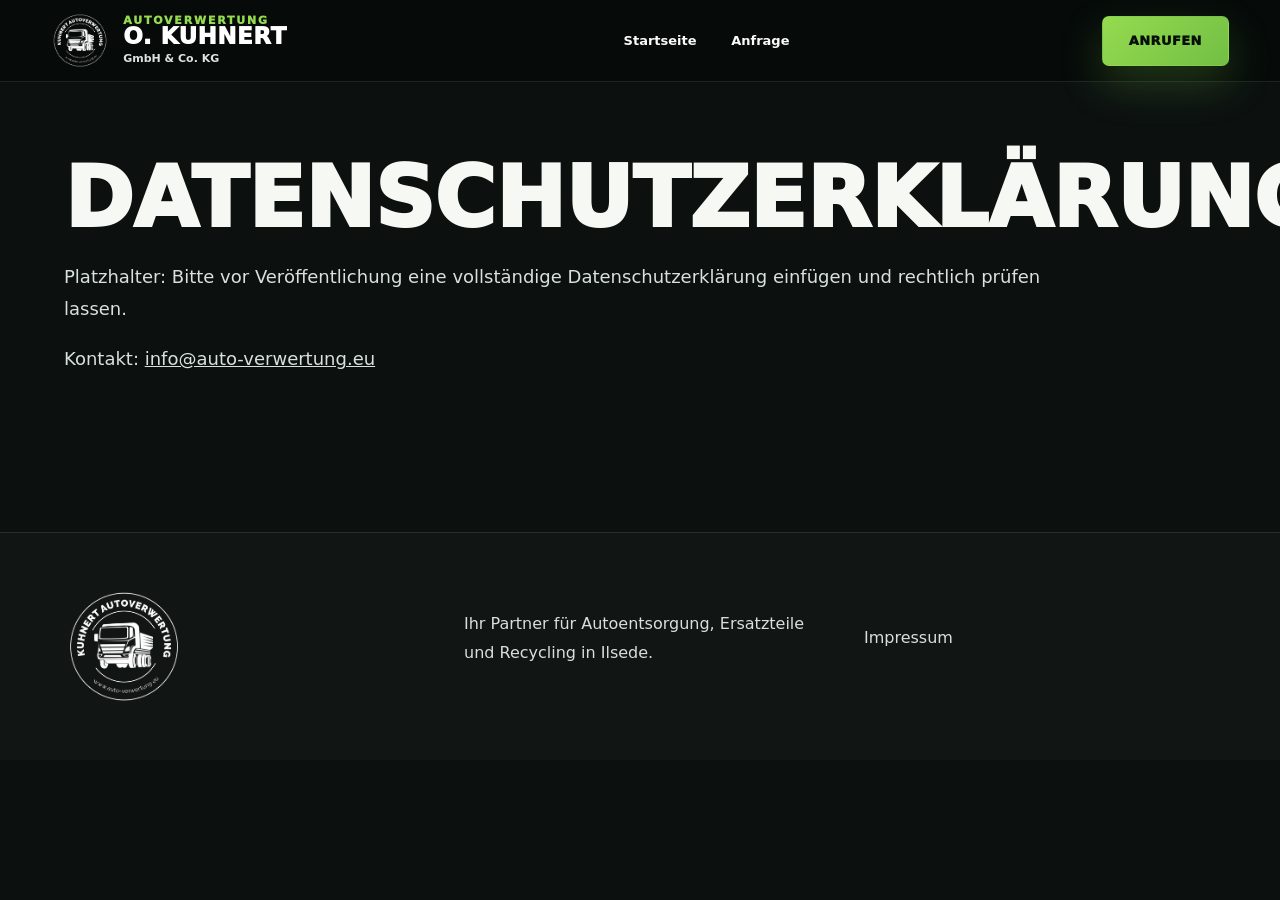
==== datenschutz.html @ eb3c518d "Create Kuhnert website" ====
<!doctype html>
<html lang="de">
  <head><meta charset="utf-8" /><meta name="viewport" content="width=device-width, initial-scale=1" /><title>Datenschutz | Kuhnert Autoverwertung</title><link rel="stylesheet" href="assets/styles.css" /></head>
  <body>
    <header class="site-header"><a class="brand" href="index.html"><img src="assets/logo.png" alt="Kuhnert Autoverwertung Logo" /><span><span class="brand-kicker">Autoverwertung</span><strong>O. KUHNERT</strong><small>GmbH & Co. KG</small></span></a><nav class="main-nav"><a href="index.html">Startseite</a><a href="angebote.html">Anfrage</a></nav><div class="header-actions"><a class="button" href="tel:+495174800125">Anrufen</a></div></header>
    <main class="section legal-page"><h1>Datenschutzerklärung</h1><div class="prose"><p>Platzhalter: Bitte vor Veröffentlichung eine vollständige Datenschutzerklärung einfügen und rechtlich prüfen lassen.</p><p>Kontakt: <a href="mailto:info@auto-verwertung.eu">info@auto-verwertung.eu</a></p></div></main>
    <footer class="site-footer"><img src="assets/logo.png" alt="" /><p>Ihr Partner für Autoentsorgung, Ersatzteile und Recycling in Ilsede.</p><p><a href="impressum.html">Impressum</a></p></footer>
  </body>
</html>
---- assets/styles.css ----
:root {
  --bg: #0c1110;
  --bg-deep: #070b0a;
  --panel: #111918;
  --panel-soft: #18221f;
  --paper: #f4f6f2;
  --ink: #101514;
  --text: #f6f8f4;
  --muted: #a8b4ad;
  --line: rgba(255, 255, 255, 0.1);
  --line-dark: rgba(16, 21, 20, 0.12);
  --green: #72bf44;
  --green-bright: #95db4f;
  --green-dark: #326d30;
  --mint: #34d49b;
  --yellow: #ffc52d;
}

* {
  box-sizing: border-box;
}

html {
  scroll-behavior: smooth;
}

body {
  margin: 0;
  background: var(--bg);
  color: var(--text);
  font-family: "Montserrat", "Avenir Next", "Segoe UI", system-ui, sans-serif;
}

img {
  display: block;
  max-width: 100%;
}

a {
  color: inherit;
}

.site-header {
  position: relative;
  z-index: 20;
  display: flex;
  align-items: center;
  justify-content: space-between;
  gap: 28px;
  min-height: 82px;
  padding: 0 clamp(20px, 4vw, 72px);
  background: rgba(7, 11, 10, 0.94);
  border-bottom: 1px solid var(--line);
  backdrop-filter: blur(16px);
}

.brand {
  display: flex;
  align-items: center;
  gap: 14px;
  text-decoration: none;
  min-width: 260px;
}

.brand img {
  width: 58px;
  height: 58px;
  object-fit: contain;
}

.brand-kicker {
  display: block;
  color: var(--green-bright);
  font-size: 11px;
  font-weight: 950;
  letter-spacing: 1.8px;
  line-height: 1;
  text-transform: uppercase;
}

.brand strong {
  display: block;
  color: #fff;
  font-size: 23px;
  font-weight: 950;
  letter-spacing: 0.5px;
  line-height: 0.95;
}

.brand small {
  color: #dbe4df;
  font-size: 11px;
  font-weight: 800;
}

.main-nav {
  display: flex;
  align-items: center;
  justify-content: center;
  gap: clamp(18px, 2.7vw, 42px);
  font-size: 13px;
  font-weight: 850;
}

.main-nav a {
  color: #f8fbf7;
  text-decoration: none;
}

.main-nav a[aria-current="page"],
.main-nav a:hover {
  color: var(--green-bright);
}

.header-actions {
  display: flex;
  align-items: center;
  gap: 18px;
}

.phone-block {
  display: grid;
  grid-template-columns: 28px 1fr;
  gap: 10px;
  align-items: center;
  text-decoration: none;
}

.phone-block .icon {
  color: var(--green);
  font-size: 25px;
}

.phone-block b {
  display: block;
  color: #fff;
  font-size: 18px;
  line-height: 1.1;
}

.phone-block small {
  display: block;
  color: var(--muted);
  font-size: 10px;
  margin-top: 3px;
}

.button {
  display: inline-flex;
  align-items: center;
  justify-content: center;
  gap: 10px;
  min-height: 50px;
  padding: 0 26px;
  border: 1px solid transparent;
  border-radius: 7px;
  background: linear-gradient(135deg, var(--green-bright), var(--green));
  color: #061009;
  font-size: 13px;
  font-weight: 950;
  letter-spacing: 0.4px;
  text-decoration: none;
  text-transform: uppercase;
  box-shadow: 0 18px 42px rgba(114, 191, 68, 0.25);
  cursor: pointer;
}

button.button {
  font-family: inherit;
}

.button:hover {
  transform: translateY(-1px);
}

.button.ghost {
  background: rgba(255, 255, 255, 0.045);
  border-color: rgba(255, 255, 255, 0.22);
  color: #fff;
  box-shadow: none;
}

.hero {
  position: relative;
  min-height: 640px;
  display: flex;
  align-items: center;
  padding: 108px clamp(24px, 5vw, 78px) 78px;
  background-image:
    radial-gradient(circle at 18% 58%, rgba(114, 191, 68, 0.22), transparent 28%),
    linear-gradient(90deg, rgba(7, 11, 10, 0.94) 0%, rgba(7, 11, 10, 0.76) 38%, rgba(7, 11, 10, 0.2) 72%, rgba(7, 11, 10, 0.78) 100%),
    linear-gradient(0deg, rgba(7, 11, 10, 0.74), rgba(7, 11, 10, 0.22)),
    url("yard-front.jpg");
  background-position: center;
  background-size: cover;
}

.hero-inner {
  width: min(760px, 100%);
}

.eyebrow {
  display: inline-flex;
  align-items: center;
  gap: 10px;
  color: #dce8dd;
  font-size: 13px;
  font-weight: 900;
  letter-spacing: 1.6px;
  text-transform: uppercase;
}

.eyebrow::before {
  content: "♻";
  color: var(--green);
  font-size: 20px;
}

h1,
h2,
h3,
p {
  margin-top: 0;
}

h1 {
  margin-bottom: 22px;
  font-size: clamp(46px, 6.5vw, 88px);
  font-weight: 950;
  letter-spacing: 0;
  line-height: 0.96;
  text-transform: uppercase;
}

h2 {
  margin-bottom: 18px;
  font-size: clamp(32px, 3.5vw, 50px);
  font-weight: 950;
  line-height: 1.08;
}

h3 {
  font-size: 20px;
  font-weight: 950;
}

.accent {
  color: var(--green);
}

.lead {
  max-width: 690px;
  color: #e6eee9;
  font-size: clamp(18px, 1.5vw, 23px);
  line-height: 1.6;
}

.hero-badges {
  display: flex;
  flex-wrap: wrap;
  gap: 24px;
  margin: 46px 0 36px;
}

.hero-badge {
  display: flex;
  align-items: center;
  gap: 13px;
  color: #fff;
  font-size: 13px;
  font-weight: 900;
  line-height: 1.25;
  text-transform: uppercase;
}

.badge-icon,
.card-icon,
.contact-icon {
  display: grid;
  place-items: center;
  border-radius: 50%;
}

.badge-icon {
  width: 48px;
  height: 48px;
  border: 1px solid rgba(149, 219, 79, 0.6);
  color: var(--green-bright);
  font-size: 22px;
}

.hero-actions,
.actions {
  display: flex;
  flex-wrap: wrap;
  gap: 16px;
}

.section {
  padding: clamp(56px, 6vw, 92px) clamp(22px, 5vw, 78px);
}

.light-section {
  background: var(--paper);
  color: var(--ink);
}

.split {
  display: grid;
  grid-template-columns: 0.9fr 1.1fr;
  gap: clamp(36px, 5vw, 76px);
  align-items: center;
}

.media-card {
  min-height: 380px;
  border-radius: 10px;
  overflow: hidden;
  background-position: center;
  background-size: cover;
  box-shadow: 0 24px 70px rgba(0, 0, 0, 0.18);
}

.media-yard {
  background-image:
    linear-gradient(180deg, rgba(7, 11, 10, 0.08), rgba(7, 11, 10, 0.2)),
    url("yard-aerial.jpg");
}

.media-scrap {
  background-image:
    linear-gradient(180deg, rgba(7, 11, 10, 0.1), rgba(7, 11, 10, 0.25)),
    url("scrapyard.jpg");
}

.label {
  color: var(--green);
  font-size: 13px;
  font-weight: 950;
  letter-spacing: 1.8px;
  text-transform: uppercase;
}

.light-section p {
  color: #35413c;
}

.body-copy {
  font-size: 18px;
  line-height: 1.74;
}

.checks {
  display: grid;
  gap: 12px;
  margin: 24px 0 30px;
  color: #26322d;
  font-weight: 800;
}

.checks span::before {
  content: "✓";
  display: inline-grid;
  place-items: center;
  width: 21px;
  height: 21px;
  margin-right: 10px;
  border-radius: 50%;
  background: #dff3d4;
  color: #3f9d35;
  font-size: 12px;
}

.dark-image-section {
  background-image:
    linear-gradient(180deg, rgba(12, 17, 16, 0.95), rgba(12, 17, 16, 0.98)),
    url("scrapyard.jpg");
  background-position: center;
  background-size: cover;
}

.center {
  max-width: 900px;
  margin-inline: auto;
  text-align: center;
}

.cards {
  display: grid;
  grid-template-columns: repeat(4, 1fr);
  gap: 22px;
  margin-top: 42px;
}

.card {
  min-height: 238px;
  padding: 30px;
  border: 1px solid var(--line);
  border-radius: 8px;
  background: linear-gradient(180deg, rgba(255, 255, 255, 0.07), rgba(255, 255, 255, 0.025));
  box-shadow: inset 0 1px 0 rgba(255, 255, 255, 0.06);
}

.card-icon {
  width: 50px;
  height: 50px;
  margin-bottom: 24px;
  color: var(--green);
  font-size: 32px;
  background: rgba(114, 191, 68, 0.1);
}

.card h3 {
  margin-bottom: 12px;
  text-transform: uppercase;
}

.card p {
  color: var(--muted);
  line-height: 1.65;
}

.card a {
  color: var(--green-bright);
  font-size: 13px;
  font-weight: 950;
  text-decoration: none;
  text-transform: uppercase;
}

.cta-band {
  display: grid;
  grid-template-columns: 1fr auto;
  align-items: center;
  gap: 28px;
  margin-top: 48px;
  padding: clamp(26px, 3vw, 42px);
  border-radius: 9px;
  background-image:
    linear-gradient(90deg, rgba(25, 94, 75, 0.92), rgba(10, 16, 15, 0.35)),
    url("scrapyard.jpg");
  background-position: center 56%;
  background-size: cover;
}

.cta-band h2,
.cta-band h3 {
  margin-bottom: 10px;
  text-transform: uppercase;
}

.cta-band p {
  margin-bottom: 0;
  color: #dce8dd;
}

.contact-grid {
  display: grid;
  grid-template-columns: 430px 1fr;
  gap: 34px;
}

.contact-panel {
  padding: clamp(28px, 3vw, 42px);
  border: 1px solid var(--line);
  border-radius: 9px;
  background: rgba(8, 12, 12, 0.88);
}

.contact-list {
  display: grid;
  gap: 24px;
}

.contact-row {
  display: grid;
  grid-template-columns: 42px 1fr;
  gap: 16px;
}

.contact-icon {
  width: 42px;
  height: 42px;
  color: var(--green-bright);
  background: rgba(114, 191, 68, 0.13);
}

.contact-row b {
  display: block;
  margin-bottom: 5px;
  font-size: 14px;
}

.contact-row span,
.contact-row a {
  color: var(--muted);
  font-size: 14px;
  line-height: 1.45;
  text-decoration: none;
}

.map-panel {
  position: relative;
  min-height: 430px;
  border-radius: 9px;
  overflow: hidden;
  background:
    linear-gradient(90deg, rgba(15, 22, 21, 0.62), rgba(15, 22, 21, 0.15)),
    linear-gradient(36deg, transparent 0 49%, rgba(149, 219, 79, 0.3) 49% 50%, transparent 50%),
    linear-gradient(118deg, transparent 0 48%, rgba(255, 255, 255, 0.16) 48% 49%, transparent 49%),
    #182420;
}

.map-panel::before {
  content: "";
  position: absolute;
  inset: 0;
  background-image:
    linear-gradient(rgba(255, 255, 255, 0.05) 1px, transparent 1px),
    linear-gradient(90deg, rgba(255, 255, 255, 0.05) 1px, transparent 1px);
  background-size: 52px 52px;
  opacity: 0.35;
}

.pin {
  position: absolute;
  left: 56%;
  top: 40%;
  width: 44px;
  height: 44px;
  border-radius: 50% 50% 50% 0;
  background: var(--green);
  transform: rotate(-45deg);
}

.pin::after {
  content: "";
  position: absolute;
  left: 14px;
  top: 14px;
  width: 16px;
  height: 16px;
  border-radius: 50%;
  background: var(--bg);
}

.page-hero {
  padding: 96px clamp(22px, 5vw, 78px) 80px;
  background-image:
    linear-gradient(90deg, rgba(7, 11, 10, 0.92), rgba(7, 11, 10, 0.58), rgba(7, 11, 10, 0.9)),
    url("yard-aerial.jpg");
  background-position: center;
  background-size: cover;
}

.page-hero .lead {
  max-width: 850px;
}

.content-grid {
  display: grid;
  grid-template-columns: minmax(0, 1fr) 360px;
  gap: 44px;
  align-items: start;
}

.prose {
  max-width: 980px;
}

.prose p {
  color: #d8e1dc;
  font-size: 18px;
  line-height: 1.8;
}

.prose.light p {
  color: #25312c;
}

.steps {
  display: grid;
  gap: 16px;
  margin-top: 28px;
}

.step {
  display: grid;
  grid-template-columns: 58px 1fr;
  gap: 18px;
  padding: 22px;
  border: 1px solid var(--line);
  border-radius: 8px;
  background: rgba(255, 255, 255, 0.045);
}

.step-number {
  display: grid;
  place-items: center;
  width: 58px;
  height: 58px;
  border-radius: 50%;
  background: var(--green-bright);
  color: #07100b;
  font-weight: 950;
}

.side-panel {
  padding: 28px;
  border: 1px solid var(--line);
  border-radius: 8px;
  background: var(--panel);
}

.side-panel .button {
  width: 100%;
  margin-top: 12px;
}

.form-page {
  background: var(--paper);
  color: var(--ink);
}

.form-wrap {
  display: grid;
  grid-template-columns: 0.75fr 1.25fr;
  gap: 38px;
  align-items: start;
}

.form-intro {
  min-height: 690px;
  padding: 36px;
  border-radius: 9px;
  overflow: hidden;
  background-image:
    linear-gradient(180deg, rgba(12, 17, 16, 0.12), rgba(12, 17, 16, 0.9)),
    url("yard-aerial.jpg");
  background-position: center;
  background-size: cover;
  color: #fff;
}

.form-intro h2 {
  margin-top: 250px;
}

.form-intro p {
  color: #dbe4df;
  font-size: 17px;
  line-height: 1.7;
}

.request-form {
  display: grid;
  grid-template-columns: 1fr 1fr;
  gap: 20px;
}

.field {
  display: grid;
  gap: 8px;
}

.field.full {
  grid-column: 1 / -1;
}

label {
  color: var(--ink);
  font-size: 14px;
  font-weight: 900;
}

input,
textarea,
select {
  width: 100%;
  min-height: 58px;
  padding: 0 16px;
  border: 1px solid #dde5e0;
  border-radius: 6px;
  background: #edf2ef;
  color: var(--ink);
  font: inherit;
}

textarea {
  min-height: 170px;
  padding-top: 16px;
  resize: vertical;
}

.site-footer {
  display: grid;
  grid-template-columns: 1fr 1fr 1fr;
  gap: 48px;
  align-items: center;
  padding: 54px clamp(22px, 5vw, 78px);
  border-top: 1px solid var(--line);
  background: #111514;
}

.site-footer img {
  width: 120px;
}

.site-footer p,
.site-footer a {
  color: #d9dfdc;
  text-decoration: none;
  line-height: 1.8;
}

.legal-page {
  min-height: 50vh;
}

@media (max-width: 980px) {
  .site-header {
    align-items: flex-start;
    flex-wrap: wrap;
    padding-top: 14px;
    padding-bottom: 14px;
  }

  .brand {
    min-width: 0;
  }

  .main-nav {
    order: 3;
    width: 100%;
    justify-content: flex-start;
    overflow-x: auto;
    padding-top: 10px;
  }

  .phone-block {
    display: none;
  }

  .split,
  .contact-grid,
  .content-grid,
  .form-wrap,
  .site-footer {
    grid-template-columns: 1fr;
  }

  .cards {
    grid-template-columns: repeat(2, 1fr);
  }

  .cta-band {
    grid-template-columns: 1fr;
  }

  .form-intro {
    min-height: 430px;
  }

  .form-intro h2 {
    margin-top: 160px;
  }
}

@media (max-width: 640px) {
  .site-header {
    min-height: 74px;
    gap: 10px;
  }

  .brand img {
    width: 46px;
    height: 46px;
  }

  .brand-kicker {
    display: none;
  }

  .brand strong {
    font-size: 18px;
  }

  .header-actions .button {
    min-height: 42px;
    padding-inline: 16px;
    font-size: 12px;
  }

  .main-nav {
    display: none;
  }

  .hero {
    min-height: 640px;
    padding: 58px 22px 34px;
    background-position: center;
  }

  h1 {
    font-size: 43px;
  }

  .hero-badges {
    display: grid;
    gap: 14px;
  }

  .hero-actions,
  .actions,
  .request-form {
    display: grid;
    grid-template-columns: 1fr;
  }

  .button {
    width: 100%;
  }

  .media-card {
    min-height: 230px;
  }

  .cards {
    grid-template-columns: 1fr;
  }

  .card {
    min-height: 0;
  }

  .contact-panel {
    padding: 24px;
  }

  .map-panel {
    min-height: 300px;
  }

  .step {
    grid-template-columns: 44px 1fr;
    padding: 16px;
  }

  .step-number {
    width: 44px;
    height: 44px;
  }

  .form-intro {
    min-height: 360px;
    padding: 24px;
  }

  .form-intro h2 {
    margin-top: 110px;
  }

  .site-footer {
    text-align: center;
  }

  .site-footer img {
    margin: 0 auto;
  }
}

/* Onepage redesign */
.onepage {
  --one-bg: #f6f8f7;
  --one-soft: #eef3f1;
  --one-card: #ffffff;
  --one-ink: #13201c;
  --one-muted: #66756f;
  --one-line: #dde8e4;
  --one-teal: #19b394;
  --one-teal-dark: #0d8e76;
  background: var(--one-bg);
  color: var(--one-ink);
  font-family: "Montserrat", "Avenir Next", "Segoe UI", system-ui, sans-serif;
}

.onepage {
  --one-bg: #0c1110;
  --one-soft: #111918;
  --one-card: rgba(255, 255, 255, 0.055);
  --one-ink: #f6f8f4;
  --one-muted: #a8b4ad;
  --one-line: rgba(255, 255, 255, 0.1);
  --one-teal: #72bf44;
  --one-teal-dark: #95db4f;
}

.onepage-header {
  position: sticky;
  top: 0;
  z-index: 30;
  display: grid;
  grid-template-columns: 1fr auto 1fr;
  align-items: center;
  min-height: 62px;
  padding: 0 clamp(18px, 5vw, 96px);
  background: rgba(7, 11, 10, 0.94);
  border-bottom: 1px solid rgba(255, 255, 255, 0.1);
  backdrop-filter: blur(18px);
}

.onepage-logo img {
  width: 34px;
  height: 34px;
  object-fit: contain;
}

.onepage-nav {
  display: flex;
  gap: 30px;
  align-items: center;
  color: #f8fbf7;
  font-size: 12px;
  font-weight: 850;
}

.onepage-nav a,
.onepage-footer a {
  color: inherit;
  text-decoration: none;
}

.onepage-nav a:hover {
  color: var(--one-teal);
}

.onepage-header-button {
  justify-self: end;
  display: inline-flex;
  align-items: center;
  justify-content: center;
  min-height: 34px;
  padding: 0 18px;
  border-radius: 4px;
  background: linear-gradient(135deg, #95db4f, #72bf44);
  color: #061009;
  font-size: 11px;
  font-weight: 900;
  text-decoration: none;
}

.onepage-hero {
  position: relative;
  min-height: 760px;
  display: grid;
  place-items: center;
  padding: 110px 22px 120px;
  text-align: center;
  background-image:
    radial-gradient(circle at 48% 58%, rgba(114, 191, 68, 0.18), transparent 32%),
    linear-gradient(180deg, rgba(7, 11, 10, 0.5), rgba(7, 11, 10, 0.92) 78%, #0c1110 100%),
    linear-gradient(90deg, rgba(7, 11, 10, 0.75), rgba(7, 11, 10, 0.2), rgba(7, 11, 10, 0.75)),
    url("yard-aerial.jpg");
  background-position: center top;
  background-size: cover;
}

.onepage-hero::after {
  content: "";
  position: absolute;
  left: 0;
  right: 0;
  bottom: -1px;
  height: 150px;
  background: linear-gradient(180deg, rgba(12,17,16,0), #0c1110);
  pointer-events: none;
}

.onepage-hero-content {
  position: relative;
  z-index: 1;
  width: min(920px, 100%);
}

.onepage-kicker,
.onepage-section-head span,
.onepage-line {
  display: inline-block;
  width: 34px;
  height: 2px;
  margin-bottom: 18px;
  background: var(--one-teal);
}

.onepage-kicker {
  width: auto;
  height: auto;
  margin-bottom: 16px;
  background: transparent;
  color: var(--one-teal);
  font-size: 12px;
  font-weight: 950;
  letter-spacing: 1.6px;
  text-transform: uppercase;
}

.onepage h1,
.onepage h2,
.onepage h3 {
  color: var(--one-ink);
  letter-spacing: 0;
}

.onepage h1 {
  max-width: 860px;
  margin: 0 auto 18px;
  font-size: clamp(42px, 5.4vw, 78px);
  font-weight: 780;
  line-height: 1;
  text-transform: none;
}

.onepage h1 span {
  display: block;
  color: #95db4f;
}

.onepage-hero p {
  max-width: 680px;
  margin: 0 auto;
  color: #dce8dd;
  font-size: 18px;
  line-height: 1.65;
}

.onepage-hero-actions {
  display: flex;
  justify-content: center;
  gap: 14px;
  margin-top: 28px;
}

.onepage-button {
  display: inline-flex;
  align-items: center;
  justify-content: center;
  min-height: 44px;
  padding: 0 24px;
  border: 0;
  border-radius: 4px;
  background: linear-gradient(135deg, #95db4f, #72bf44);
  color: #061009;
  font: inherit;
  font-size: 13px;
  font-weight: 900;
  text-decoration: none;
  box-shadow: 0 16px 32px rgba(25, 179, 148, 0.22);
  cursor: pointer;
}

.onepage-button.secondary {
  background: rgba(255, 255, 255, 0.06);
  color: #fff;
  border: 1px solid rgba(255, 255, 255, 0.22);
  box-shadow: 0 10px 28px rgba(31, 48, 42, 0.12);
}

.onepage-hero-facts {
  display: grid;
  grid-template-columns: repeat(4, 1fr);
  gap: 14px;
  max-width: 820px;
  margin: 34px auto 0;
}

.onepage-hero-facts div,
.onepage-feature-grid article,
.onepage-service-grid article,
.onepage-trust-grid article,
.onepage-contact-cards a {
  border: 1px solid var(--one-line);
  border-radius: 8px;
  background: var(--one-card);
  box-shadow: inset 0 1px 0 rgba(255, 255, 255, 0.06);
}

.onepage-hero-facts div {
  padding: 14px;
  text-align: left;
}

.onepage-hero-facts b,
.onepage-hero-facts span {
  display: block;
}

.onepage-hero-facts b {
  font-size: 12px;
}

.onepage-hero-facts span {
  margin-top: 4px;
  color: var(--one-muted);
  font-size: 11px;
}

.onepage-section {
  padding: clamp(70px, 8vw, 112px) clamp(22px, 5vw, 96px);
  background: #0c1110;
}

.onepage-band {
  background: #111918;
}

.onepage-section-head {
  width: min(760px, 100%);
  margin: 0 auto 46px;
  text-align: center;
}

.onepage-section-head h2 {
  margin-bottom: 10px;
  font-size: clamp(28px, 3vw, 42px);
  font-weight: 760;
  text-transform: none;
}

.onepage-section-head p,
.onepage p {
  color: var(--one-muted);
  line-height: 1.7;
}

.onepage-feature-grid {
  display: grid;
  grid-template-columns: repeat(3, minmax(0, 1fr));
  gap: 18px;
  width: min(980px, 100%);
  margin: 0 auto;
}

.onepage-feature-grid article,
.onepage-service-grid article {
  padding: 28px;
}

.onepage-feature-grid article:nth-child(4),
.onepage-feature-grid article:nth-child(5) {
  transform: translateX(calc(50% + 9px));
}

.onepage-feature-grid i,
.onepage-service-grid i,
.onepage-trust-grid i {
  display: grid;
  place-items: center;
  width: 34px;
  height: 34px;
  margin-bottom: 18px;
  border-radius: 6px;
  background: var(--one-teal);
  color: #fff;
  font-style: normal;
  font-weight: 950;
}

.onepage-feature-grid h3,
.onepage-service-grid h3,
.onepage-trust-grid h3 {
  margin-bottom: 10px;
  font-size: 18px;
  font-weight: 760;
}

.onepage-feature-grid p,
.onepage-service-grid p,
.onepage-trust-grid p {
  margin-bottom: 0;
  font-size: 14px;
}

.onepage-split {
  display: grid;
  grid-template-columns: 1fr 1fr;
  gap: clamp(42px, 7vw, 96px);
  align-items: center;
  width: min(1040px, 100%);
  margin: 0 auto;
}

.onepage-split img {
  width: 100%;
  aspect-ratio: 1.55 / 1;
  border-radius: 8px;
  object-fit: cover;
  box-shadow: 0 24px 60px rgba(0, 0, 0, 0.26);
}

.onepage-split h2 {
  font-size: clamp(30px, 3.2vw, 44px);
  font-weight: 760;
  text-transform: none;
}

.onepage-split p {
  font-size: 16px;
}

.onepage-service-grid {
  display: grid;
  grid-template-columns: repeat(2, minmax(0, 1fr));
  gap: 18px;
  width: min(980px, 100%);
  margin: 0 auto;
}

.onepage-service-grid a {
  display: inline-block;
  margin-top: 18px;
  color: var(--one-teal);
  font-size: 13px;
  font-weight: 950;
  text-decoration: none;
}

.onepage-process {
  position: relative;
  display: grid;
  grid-template-columns: repeat(4, 1fr);
  gap: 34px;
  width: min(980px, 100%);
  margin: 0 auto;
  text-align: center;
}

.onepage-process b {
  display: grid;
  place-items: center;
  width: 48px;
  height: 48px;
  margin: 0 auto 18px;
  border: 1px solid rgba(25, 179, 148, 0.25);
  border-radius: 50%;
  background: #e5faf5;
  color: var(--one-teal);
}

.onepage-process h3 {
  font-size: 16px;
}

.onepage-process p {
  font-size: 13px;
}

.onepage-trust-grid {
  display: grid;
  grid-template-columns: repeat(4, 1fr);
  gap: 18px;
  width: min(980px, 100%);
  margin: 0 auto;
}

.onepage-trust-grid article {
  padding: 24px;
  text-align: center;
}

.onepage-trust-grid i {
  margin-inline: auto;
  border-radius: 50%;
  background: #e5faf5;
  color: var(--one-teal);
}

.onepage-contact {
  background: #f4f6f8;
  color: #151b26;
}

.onepage-contact .onepage-section-head h2,
.onepage-contact .onepage-section-head p {
  color: #151b26;
}

.onepage-contact-cards {
  display: flex;
  justify-content: center;
  gap: 16px;
  margin: -16px auto 34px;
}

.onepage-contact-cards a {
  min-width: 230px;
  padding: 18px 22px;
  color: var(--one-ink);
  text-decoration: none;
}

.onepage-contact-cards b,
.onepage-contact-cards span {
  display: block;
}

.onepage-contact-cards span {
  margin-top: 4px;
  color: var(--one-muted);
}

.onepage-contact-layout {
  display: grid;
  grid-template-columns: minmax(0, 1fr) 320px;
  gap: 30px;
  width: min(980px, 100%);
  margin: 0 auto;
  align-items: start;
}

.onepage-form {
  padding: 28px;
  border: 1px solid var(--one-line);
  border-radius: 8px;
  background: #fff;
  box-shadow: 0 18px 55px rgba(25, 42, 36, 0.08);
}

.onepage-form input,
.onepage-form select,
.onepage-form textarea {
  background: #f6faf8;
  border-color: #dfe9e5;
}

.onepage-contact-layout aside {
  padding: 28px;
  border-radius: 8px;
  background: #fff;
  border: 1px solid var(--one-line);
}

.onepage-contact-layout aside a {
  color: var(--one-teal-dark);
  text-decoration: none;
}

.onepage-footer {
  display: grid;
  grid-template-columns: 1.3fr .8fr .8fr .8fr;
  gap: 44px;
  padding: 54px clamp(22px, 5vw, 96px);
  border-top: 1px solid var(--one-line);
  background: #111514;
  color: #f6f8f4;
}

.onepage-footer img {
  width: 42px;
  margin-bottom: 16px;
}

.onepage-footer h3 {
  margin-bottom: 14px;
  font-size: 14px;
}

.onepage-footer a {
  display: block;
  margin-bottom: 9px;
  color: var(--one-muted);
  font-size: 13px;
}

.onepage-footer p {
  max-width: 310px;
  font-size: 13px;
}

@media (max-width: 980px) {
  .onepage-header {
    grid-template-columns: auto 1fr;
    gap: 16px;
  }

  .onepage-nav {
    display: none;
  }

  .onepage-header-button {
    justify-self: end;
  }

  .onepage-hero-facts,
  .onepage-feature-grid,
  .onepage-service-grid,
  .onepage-process,
  .onepage-trust-grid,
  .onepage-split,
  .onepage-contact-layout,
  .onepage-footer {
    grid-template-columns: 1fr;
  }

  .onepage-feature-grid article:nth-child(4),
  .onepage-feature-grid article:nth-child(5) {
    transform: none;
  }

  .onepage-split.reverse img {
    order: 2;
  }
}

@media (max-width: 640px) {
  .onepage-header {
    min-height: 58px;
    padding-inline: 16px;
  }

  .onepage-header-button {
    min-height: 34px;
    padding-inline: 12px;
    font-size: 10px;
  }

  .onepage-hero {
    min-height: 690px;
    padding-top: 74px;
  }

  .onepage h1 {
    font-size: 39px;
  }

  .onepage-hero-actions,
  .onepage-contact-cards {
    display: grid;
  }

  .onepage-button {
    width: 100%;
  }

  .onepage-section {
    padding: 62px 18px;
  }

  .onepage-form {
    padding: 18px;
  }
}

.onepage .onepage-kicker {
  color: #95db4f;
}

.onepage .onepage-feature-grid i,
.onepage .onepage-service-grid i,
.onepage .onepage-trust-grid i,
.onepage-process b {
  background: rgba(114, 191, 68, 0.14);
  color: #95db4f;
  border: 1px solid rgba(149, 219, 79, 0.28);
}

.onepage-service-grid a {
  color: #95db4f;
}

.onepage-contact .onepage-section-head {
  margin-bottom: 54px;
}

.onepage-contact .onepage-section-head span {
  width: 74px;
  height: 6px;
  border-radius: 999px;
  background: #28ad98;
}

.onepage-contact .onepage-section-head h2 {
  font-size: clamp(38px, 4.8vw, 64px);
  font-weight: 700;
}

.onepage-contact .onepage-section-head p {
  max-width: 1100px;
  margin-inline: auto;
  color: #637087;
  font-size: clamp(20px, 2vw, 28px);
}

.inquiry-switch {
  display: grid;
  grid-template-columns: repeat(2, minmax(0, 1fr));
  gap: 28px;
  width: min(1100px, 100%);
  margin: 0 auto 76px;
}

.inquiry-option {
  display: grid;
  grid-template-columns: 76px 1fr;
  gap: 26px;
  align-items: center;
  min-height: 150px;
  padding: 32px 38px;
  border: 2px solid #dce3ea;
  border-radius: 18px;
  background: #fff;
  color: #151b26;
  text-align: left;
  cursor: pointer;
  transition: border-color 160ms ease, background 160ms ease, transform 160ms ease;
}

.inquiry-option:hover,
.inquiry-option.is-active {
  border-color: #28ad98;
  background: #eff8f6;
}

.inquiry-option:hover {
  transform: translateY(-1px);
}

.inquiry-option i {
  display: grid;
  place-items: center;
  width: 76px;
  height: 76px;
  border-radius: 12px;
  background: #e5f4f1;
  color: #28ad98;
  font-style: normal;
  font-size: 34px;
}

.inquiry-option b,
.inquiry-option small {
  display: block;
}

.inquiry-option b {
  font-size: 27px;
  font-weight: 700;
  line-height: 1.1;
}

.inquiry-option small {
  margin-top: 8px;
  color: #637087;
  font-size: 22px;
}

.inquiry-layout {
  display: grid;
  grid-template-columns: minmax(0, 1fr) 460px;
  gap: 78px;
  width: min(1500px, 100%);
  margin: 0 auto;
  align-items: start;
}

.inquiry-form {
  display: grid;
  grid-template-columns: repeat(2, minmax(0, 1fr));
  gap: 30px 32px;
  padding: 50px;
  border: 2px solid #dce3ea;
  border-radius: 18px;
  background: #fff;
  box-shadow: 0 10px 24px rgba(30, 45, 60, 0.06);
}

.inquiry-form .field {
  gap: 12px;
}

.inquiry-form .field.full {
  grid-column: 1 / -1;
}

.inquiry-form label {
  color: #151b26;
  font-size: 21px;
  font-weight: 700;
}

.inquiry-form label span {
  color: #28ad98;
}

.inquiry-form input,
.inquiry-form select,
.inquiry-form textarea {
  min-height: 62px;
  border: 2px solid #dce3ea;
  border-radius: 8px;
  background: #f8fafc;
  color: #151b26;
  font-size: 20px;
}

.inquiry-form textarea {
  min-height: 160px;
}

.inquiry-form input::placeholder,
.inquiry-form textarea::placeholder {
  color: #637087;
}

.inquiry-form .onepage-button {
  width: 100%;
  min-height: 70px;
  border-radius: 8px;
  background: #28ad98;
  color: #fff;
  font-size: 24px;
  font-weight: 700;
  box-shadow: none;
}

.car-field {
  display: none;
}

.inquiry-section.is-car .car-field {
  display: grid;
}

.inquiry-section.is-car .part-field {
  display: none;
}

.inquiry-side {
  padding-top: 8px;
}

.inquiry-side h3 {
  margin-bottom: 30px;
  color: #151b26;
  font-size: 29px;
  font-weight: 700;
}

.inquiry-contact-row {
  display: grid;
  grid-template-columns: 34px 1fr;
  gap: 20px;
  margin-bottom: 30px;
  color: #151b26;
}

.inquiry-contact-row i {
  color: #28ad98;
  font-style: normal;
  font-size: 28px;
  line-height: 1;
}

.inquiry-contact-row p {
  margin: 0;
}

.inquiry-contact-row b,
.inquiry-contact-row a,
.inquiry-contact-row span {
  display: block;
}

.inquiry-contact-row b {
  margin-bottom: 8px;
  color: #151b26;
  font-size: 22px;
  font-weight: 700;
}

.inquiry-contact-row a,
.inquiry-contact-row span {
  color: #637087;
  font-size: 22px;
  line-height: 1.35;
  text-decoration: none;
}

.opening-card {
  margin-top: 42px;
  padding: 34px;
  border: 2px solid #dce3ea;
  border-radius: 18px;
  background: #fff;
  box-shadow: 0 10px 24px rgba(30, 45, 60, 0.06);
}

.opening-card h3 {
  margin-bottom: 24px;
  font-size: 24px;
}

.opening-card p {
  display: flex;
  justify-content: space-between;
  gap: 24px;
  margin: 0 0 12px;
  color: #637087;
  font-size: 21px;
}

.opening-card b {
  color: #151b26;
  font-weight: 500;
}

@media (max-width: 1100px) {
  .inquiry-layout {
    grid-template-columns: 1fr;
    gap: 42px;
  }

  .inquiry-side {
    display: grid;
    grid-template-columns: 1fr 1fr;
    gap: 28px;
  }

  .inquiry-side h3 {
    grid-column: 1 / -1;
  }

  .opening-card {
    margin-top: 0;
  }
}

@media (max-width: 760px) {
  .inquiry-switch,
  .inquiry-form,
  .inquiry-side {
    grid-template-columns: 1fr;
  }

  .inquiry-switch {
    gap: 14px;
    margin-bottom: 38px;
  }

  .inquiry-option {
    grid-template-columns: 58px 1fr;
    min-height: 108px;
    padding: 20px;
  }

  .inquiry-option i {
    width: 58px;
    height: 58px;
    font-size: 26px;
  }

  .inquiry-option b {
    font-size: 22px;
  }

  .inquiry-option small,
  .inquiry-form input,
  .inquiry-form select,
  .inquiry-form textarea,
  .inquiry-contact-row a,
  .inquiry-contact-row span,
  .opening-card p {
    font-size: 17px;
  }

  .inquiry-form {
    padding: 22px;
    gap: 22px;
  }

  .inquiry-form label,
  .inquiry-contact-row b {
    font-size: 17px;
  }

  .onepage-contact .onepage-section-head h2 {
    font-size: 38px;
  }

  .onepage-contact .onepage-section-head p {
    font-size: 18px;
  }
}

/* Balance pass: keep the Kuhnert premium design, but with onepage pacing. */
.onepage {
  --one-bg: #f5f7f4;
  --one-soft: #edf3ef;
  --one-card: #ffffff;
  --one-ink: #151d1a;
  --one-muted: #63706a;
  --one-line: #dfe7e2;
  --one-teal: #72bf44;
  --one-teal-dark: #236f4d;
  background: var(--one-bg);
  color: var(--one-ink);
}

.onepage h1,
.onepage h2,
.onepage h3 {
  font-weight: 650;
}

.onepage-header {
  background: rgba(9, 14, 13, 0.94);
}

.onepage-hero {
  min-height: 620px;
  padding-bottom: 82px;
  background-image:
    radial-gradient(circle at 48% 58%, rgba(114, 191, 68, 0.2), transparent 34%),
    linear-gradient(180deg, rgba(7, 11, 10, 0.24), rgba(7, 11, 10, 0.8) 76%, #0c1110 100%),
    linear-gradient(90deg, rgba(7, 11, 10, 0.78), rgba(7, 11, 10, 0.14), rgba(7, 11, 10, 0.72)),
    url("yard-aerial.jpg");
}

.onepage-hero h1,
.onepage-hero h2,
.onepage-hero h3 {
  color: #fff;
}

.onepage-hero::after {
  height: 86px;
  background: linear-gradient(180deg, rgba(12, 17, 16, 0), rgba(245, 247, 244, 0.92) 82%, #f5f7f4);
}

.onepage-hero-content {
  transform: translateY(18px);
}

.onepage-hero-facts {
  margin-top: 28px;
}

#vorteile {
  padding-top: 64px;
}

.onepage-hero-facts div {
  background: rgba(255, 255, 255, 0.1);
  border-color: rgba(255, 255, 255, 0.18);
}

.onepage-hero-facts b {
  color: #fff;
}

.onepage-hero-facts span {
  color: #d5ded9;
}

.onepage-section {
  background: #fff;
  color: var(--one-ink);
}

.onepage-band {
  background: var(--one-soft);
}

.onepage-section-head h2,
.onepage-split h2,
.onepage-feature-grid h3,
.onepage-service-grid h3,
.onepage-trust-grid h3 {
  color: var(--one-ink);
  font-weight: 650;
}

.onepage-section-head p,
.onepage p {
  color: var(--one-muted);
}

.onepage-feature-grid article,
.onepage-service-grid article,
.onepage-trust-grid article {
  background: #fff;
  border-color: var(--one-line);
  box-shadow: 0 16px 45px rgba(22, 35, 30, 0.06);
}

#leistungen {
  background-image:
    linear-gradient(180deg, rgba(12, 17, 16, 0.95), rgba(12, 17, 16, 0.98)),
    url("scrapyard.jpg");
  background-position: center;
  background-size: cover;
  color: #f6f8f4;
}

#leistungen .onepage-section-head h2,
#leistungen .onepage-service-grid h3 {
  color: #f6f8f4;
}

#leistungen .onepage-section-head p,
#leistungen .onepage-service-grid p {
  color: #a8b4ad;
}

#leistungen .onepage-service-grid article {
  background: linear-gradient(180deg, rgba(255, 255, 255, 0.075), rgba(255, 255, 255, 0.025));
  border-color: rgba(255, 255, 255, 0.1);
  box-shadow: inset 0 1px 0 rgba(255, 255, 255, 0.06);
}

.onepage-contact {
  background: #f5f7f4;
  color: var(--one-ink);
}

.onepage-contact .onepage-section-head {
  width: min(780px, 100%);
  margin-bottom: 38px;
}

.onepage-contact .onepage-section-head h2 {
  color: var(--one-ink);
  font-size: clamp(32px, 3.4vw, 46px);
  font-weight: 650;
}

.onepage-contact .onepage-section-head p {
  color: var(--one-muted);
  font-size: clamp(16px, 1.5vw, 20px);
}

.onepage-contact .onepage-section-head span {
  width: 52px;
  height: 4px;
  background: var(--one-teal-dark);
}

.inquiry-switch {
  width: min(860px, 100%);
  gap: 18px;
  margin-bottom: 42px;
}

.inquiry-option {
  grid-template-columns: 54px 1fr;
  gap: 18px;
  min-height: 104px;
  padding: 22px 26px;
  border: 1px solid var(--one-line);
  border-radius: 10px;
  background: #fff;
}

.inquiry-option:hover,
.inquiry-option.is-active {
  border-color: var(--one-teal-dark);
  background: #f0f7f3;
}

.inquiry-option i {
  width: 54px;
  height: 54px;
  border-radius: 8px;
  background: #e6f3ee;
  color: var(--one-teal-dark);
  font-size: 24px;
}

.inquiry-option b {
  font-size: 20px;
  font-weight: 650;
}

.inquiry-option small {
  margin-top: 4px;
  font-size: 16px;
}

.inquiry-layout {
  grid-template-columns: minmax(0, 1fr) 330px;
  gap: 38px;
  width: min(1080px, 100%);
}

.inquiry-form {
  gap: 20px 22px;
  padding: 32px;
  border: 1px solid var(--one-line);
  border-radius: 10px;
  box-shadow: 0 16px 45px rgba(22, 35, 30, 0.07);
}

.inquiry-form label {
  font-size: 15px;
  font-weight: 650;
}

.inquiry-form input,
.inquiry-form select,
.inquiry-form textarea {
  min-height: 48px;
  border: 1px solid #dce5e0;
  border-radius: 6px;
  font-size: 15px;
}

.inquiry-form textarea {
  min-height: 132px;
}

.inquiry-form .onepage-button {
  min-height: 52px;
  background: var(--one-teal-dark);
  font-size: 16px;
  font-weight: 650;
}

.inquiry-side h3 {
  color: var(--one-ink);
  font-size: 22px;
  font-weight: 650;
  margin-bottom: 24px;
}

.inquiry-contact-row {
  grid-template-columns: 26px 1fr;
  gap: 16px;
  margin-bottom: 22px;
}

.inquiry-contact-row i {
  color: var(--one-teal-dark);
  font-size: 21px;
}

.inquiry-contact-row b {
  color: var(--one-ink);
  font-size: 16px;
  font-weight: 650;
}

.inquiry-contact-row a,
.inquiry-contact-row span {
  color: var(--one-muted);
  font-size: 16px;
}

.opening-card {
  margin-top: 28px;
  padding: 24px;
  border: 1px solid var(--one-line);
  border-radius: 10px;
  box-shadow: 0 16px 45px rgba(22, 35, 30, 0.07);
}

.opening-card h3 {
  font-size: 18px;
  font-weight: 650;
}

.opening-card p {
  font-size: 16px;
}

.onepage-footer {
  background: #111514;
  color: #f6f8f4;
}

@media (max-width: 1100px) {
  .inquiry-layout {
    grid-template-columns: 1fr;
  }
}

@media (max-width: 760px) {
  .inquiry-switch,
  .inquiry-form,
  .inquiry-side {
    grid-template-columns: 1fr;
  }

  .inquiry-side {
    display: block;
  }
}
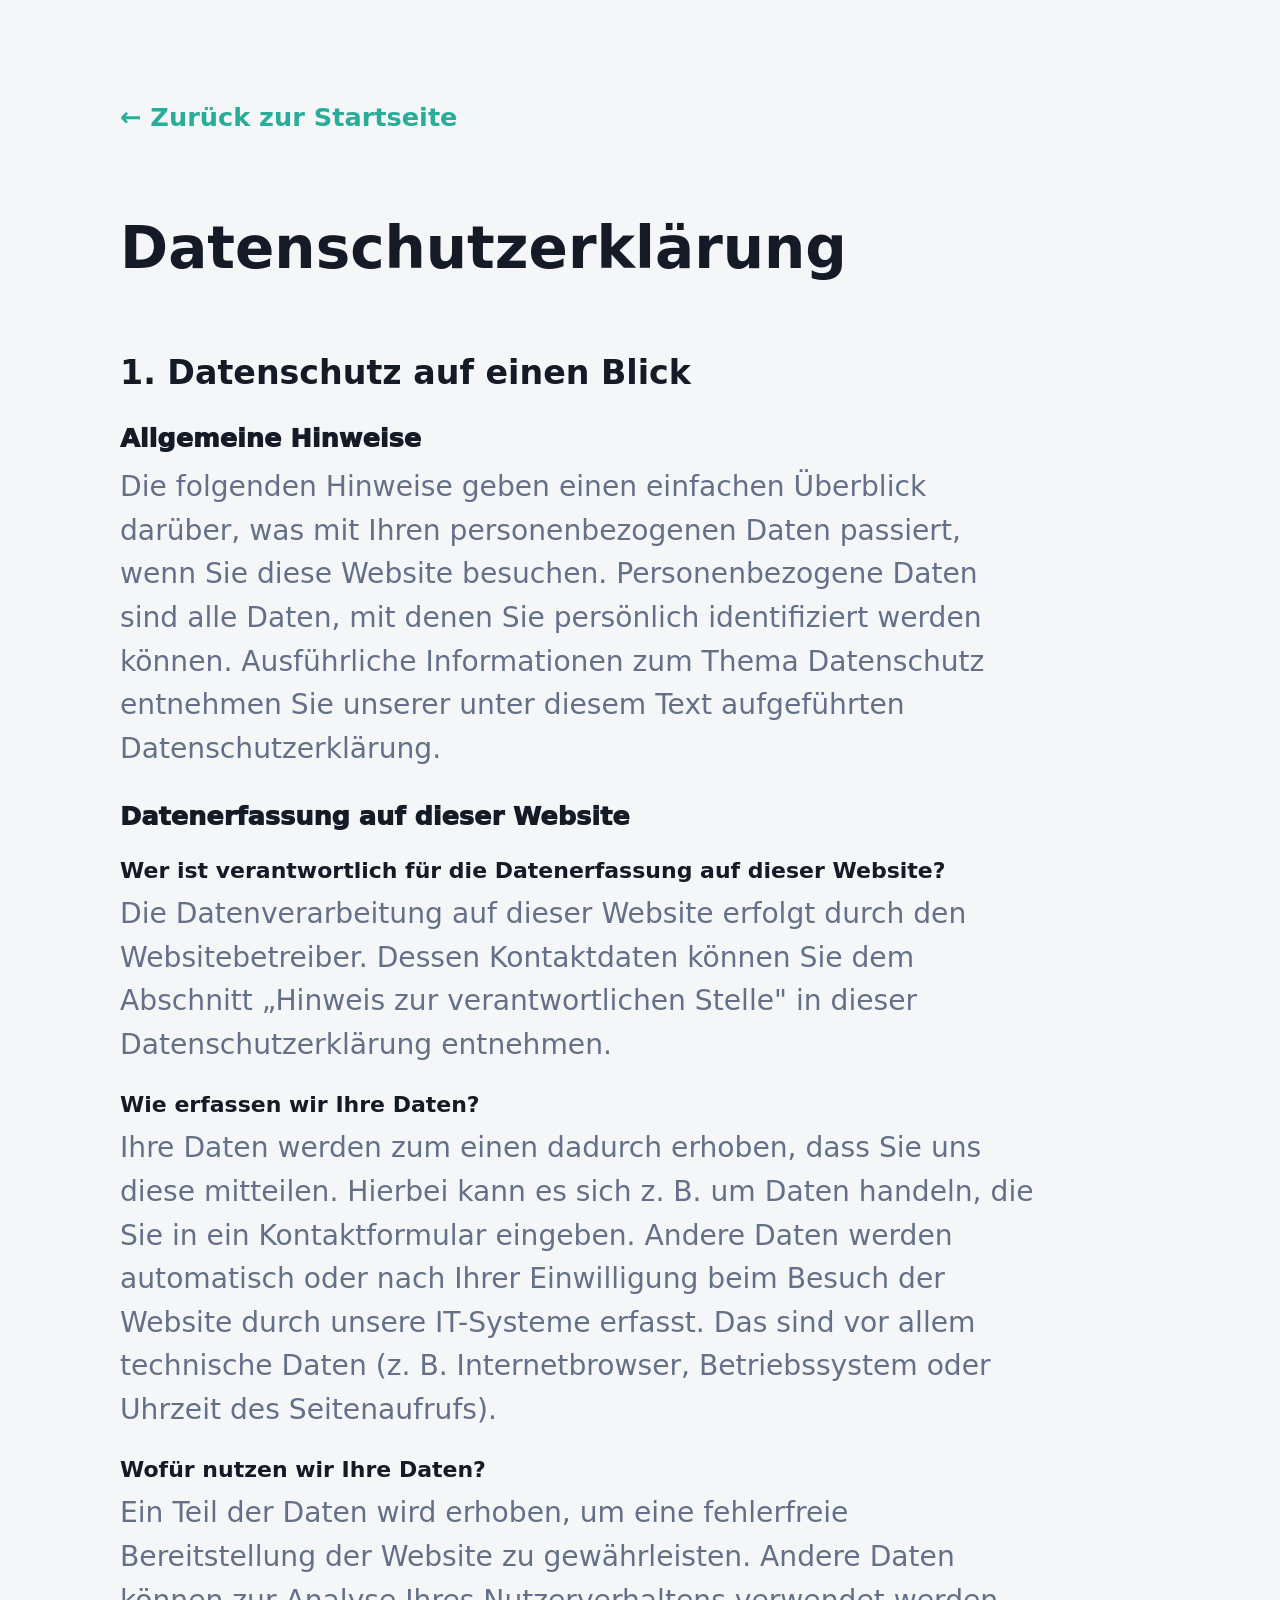
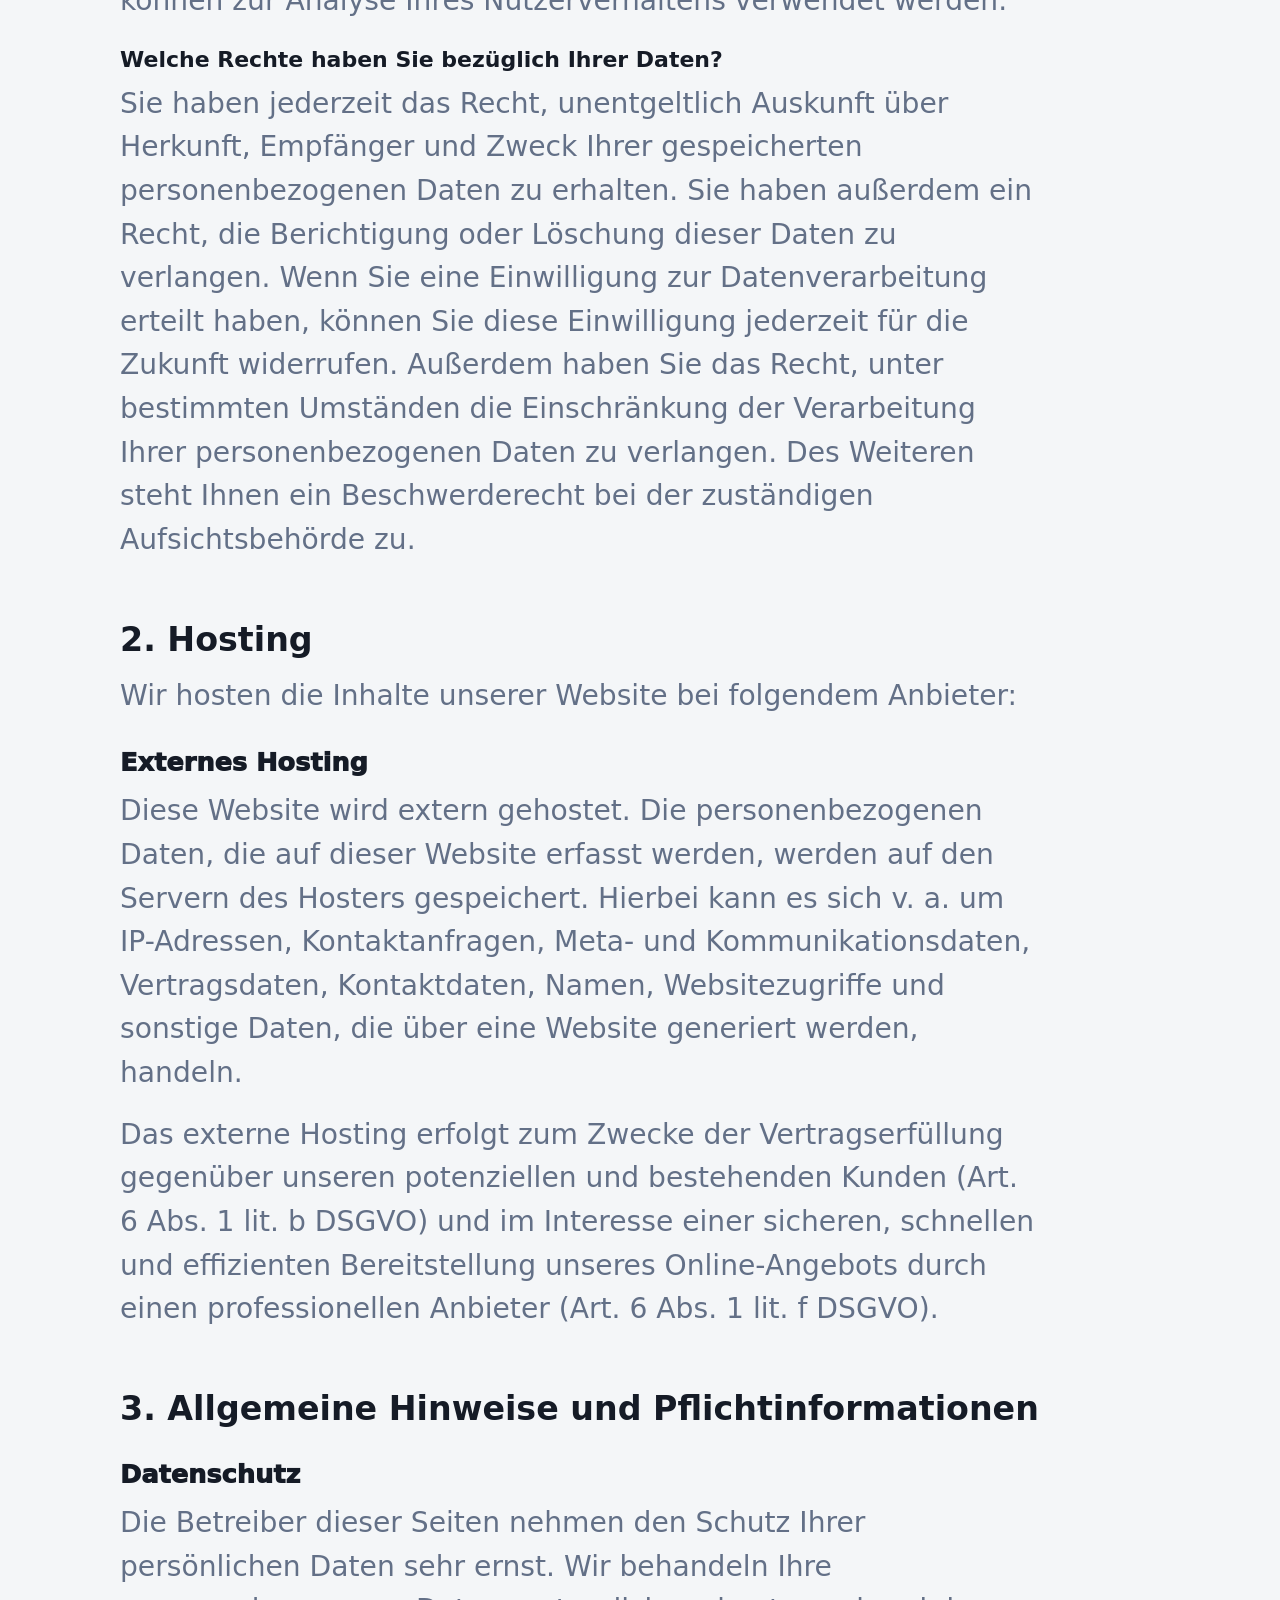
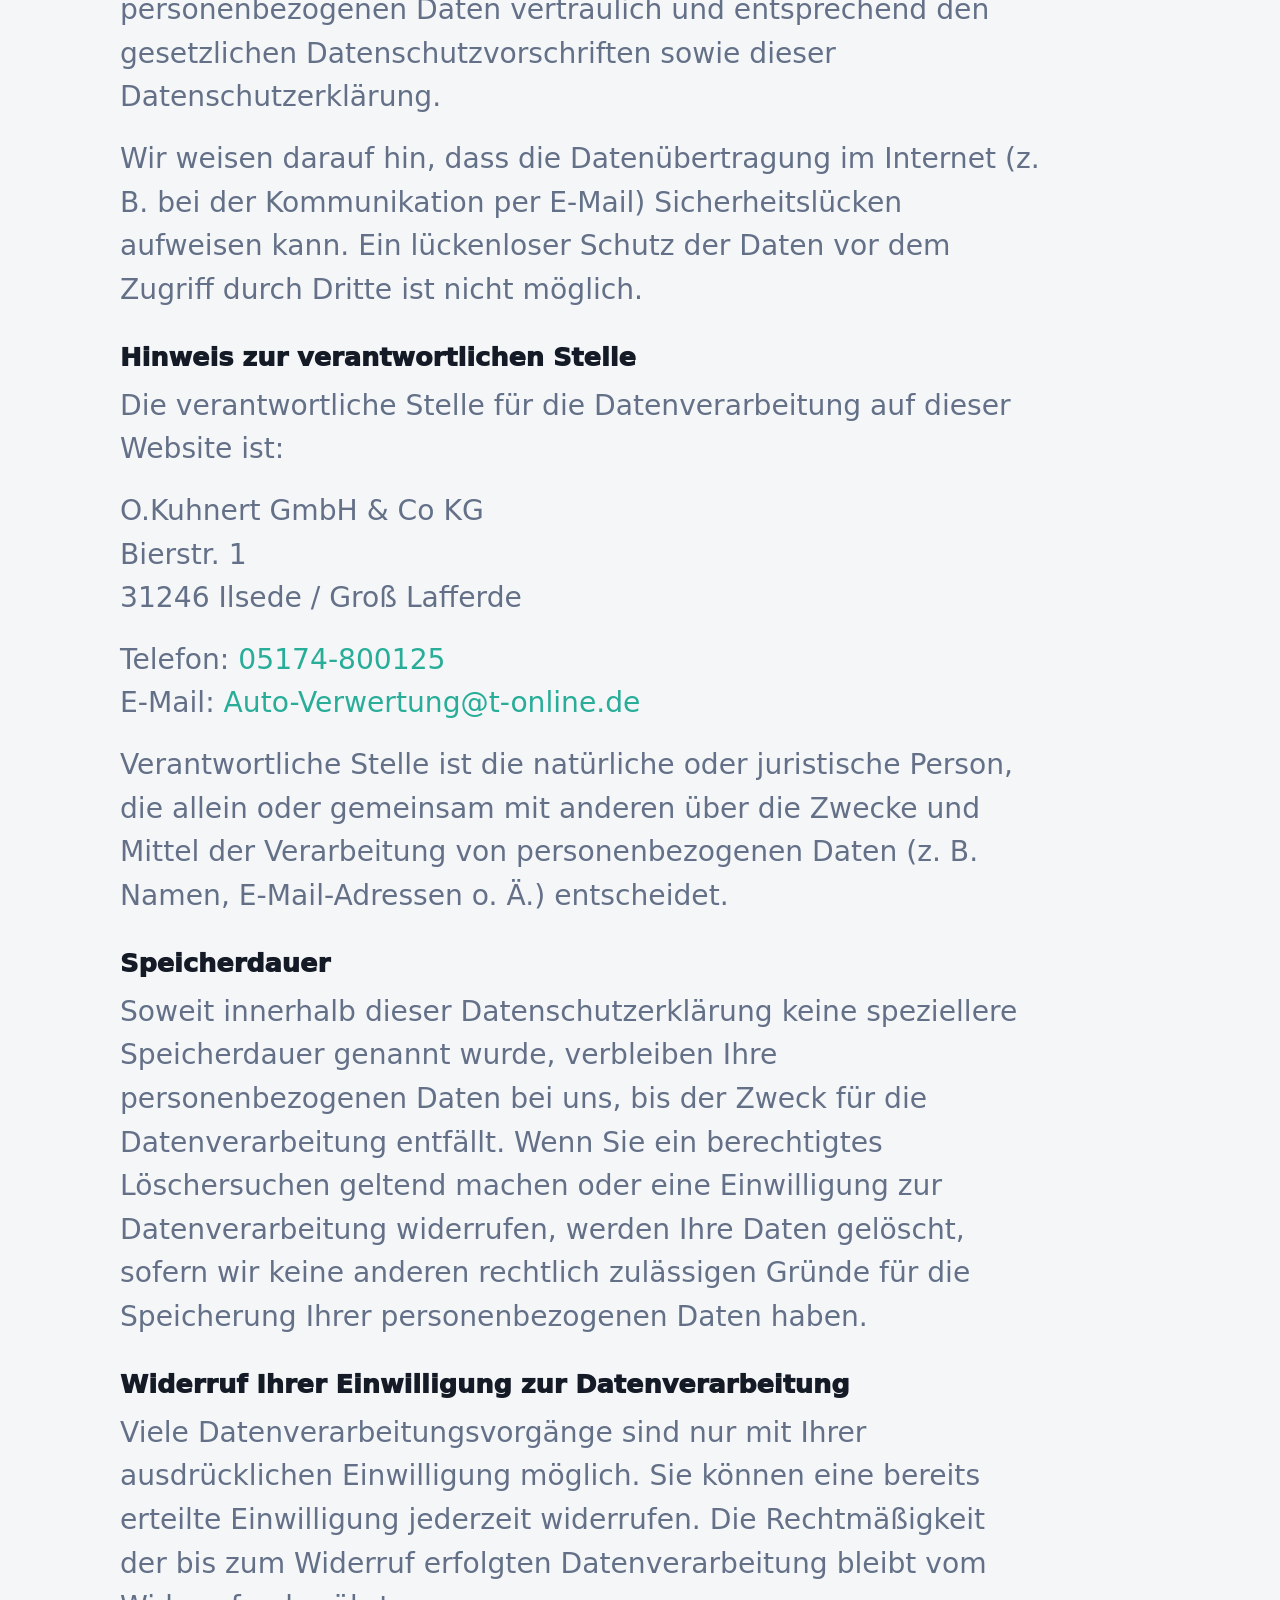
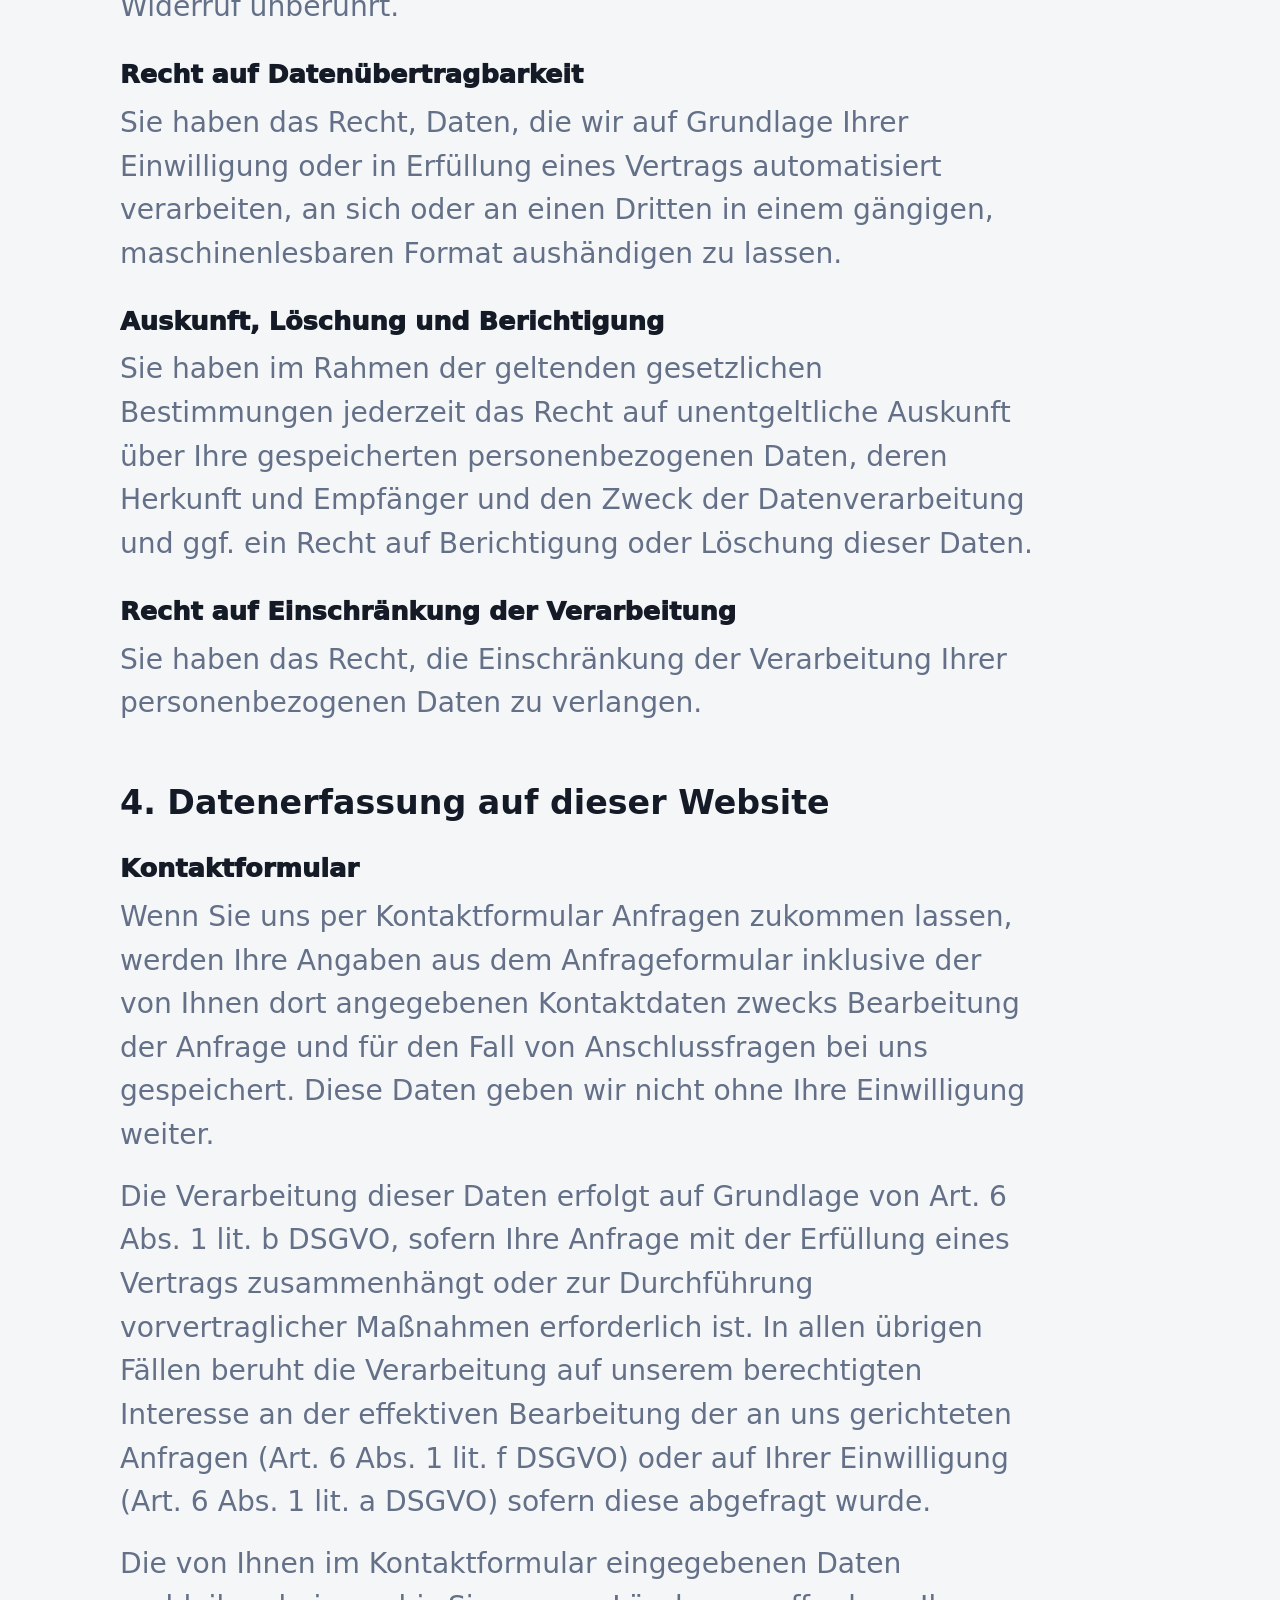
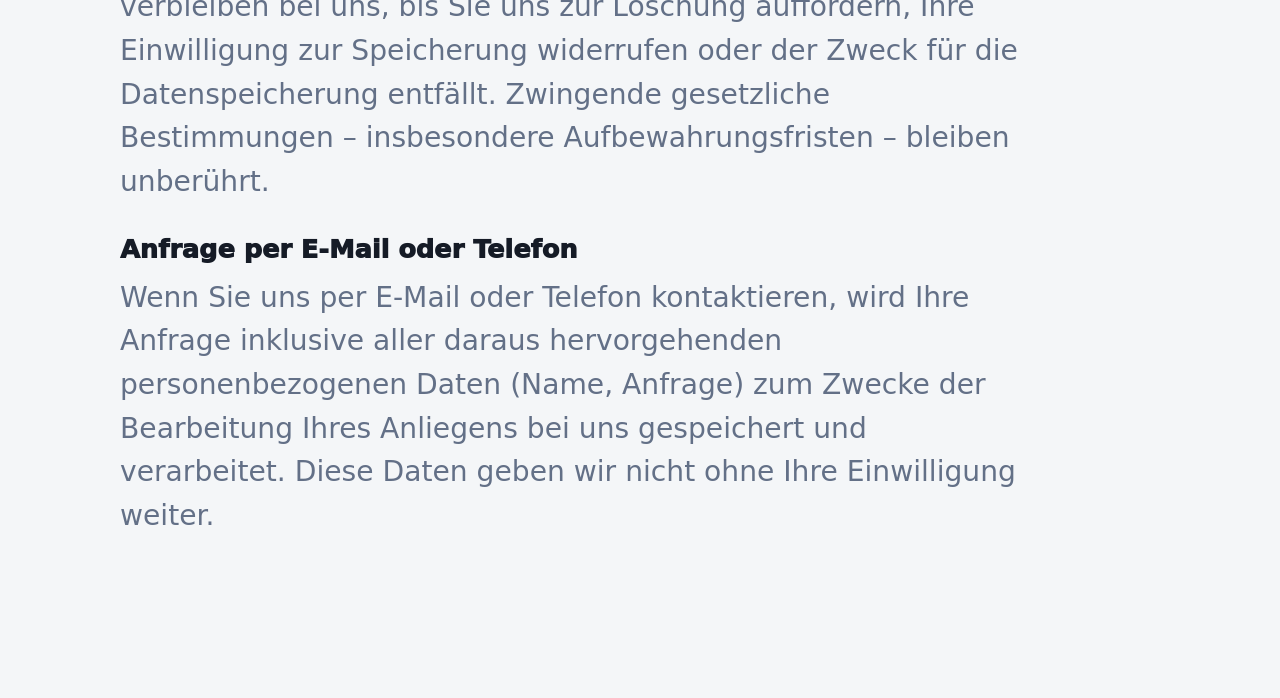
==== commit a943841a: "Add legal page content" ====
--- a/datenschutz.html
+++ b/datenschutz.html
@@ -1,9 +1,93 @@
 <!doctype html>
 <html lang="de">
-  <head><meta charset="utf-8" /><meta name="viewport" content="width=device-width, initial-scale=1" /><title>Datenschutz | Kuhnert Autoverwertung</title><link rel="stylesheet" href="assets/styles.css" /></head>
-  <body>
-    <header class="site-header"><a class="brand" href="index.html"><img src="assets/logo.png" alt="Kuhnert Autoverwertung Logo" /><span><span class="brand-kicker">Autoverwertung</span><strong>O. KUHNERT</strong><small>GmbH & Co. KG</small></span></a><nav class="main-nav"><a href="index.html">Startseite</a><a href="angebote.html">Anfrage</a></nav><div class="header-actions"><a class="button" href="tel:+495174800125">Anrufen</a></div></header>
-    <main class="section legal-page"><h1>Datenschutzerklärung</h1><div class="prose"><p>Platzhalter: Bitte vor Veröffentlichung eine vollständige Datenschutzerklärung einfügen und rechtlich prüfen lassen.</p><p>Kontakt: <a href="mailto:info@auto-verwertung.eu">info@auto-verwertung.eu</a></p></div></main>
-    <footer class="site-footer"><img src="assets/logo.png" alt="" /><p>Ihr Partner für Autoentsorgung, Ersatzteile und Recycling in Ilsede.</p><p><a href="impressum.html">Impressum</a></p></footer>
+  <head>
+    <meta charset="utf-8" />
+    <meta name="viewport" content="width=device-width, initial-scale=1" />
+    <title>Datenschutzerklärung | Kuhnert Autoverwertung</title>
+    <meta name="description" content="Datenschutzerklärung der O. Kuhnert GmbH & Co KG." />
+    <link rel="stylesheet" href="assets/styles.css" />
+  </head>
+  <body class="legal-body">
+    <main class="legal-shell">
+      <a class="legal-back" href="index.html">← Zurück zur Startseite</a>
+
+      <article class="legal-content">
+        <h1>Datenschutzerklärung</h1>
+
+        <section>
+          <h2>1. Datenschutz auf einen Blick</h2>
+          <h3>Allgemeine Hinweise</h3>
+          <p>Die folgenden Hinweise geben einen einfachen Überblick darüber, was mit Ihren personenbezogenen Daten passiert, wenn Sie diese Website besuchen. Personenbezogene Daten sind alle Daten, mit denen Sie persönlich identifiziert werden können. Ausführliche Informationen zum Thema Datenschutz entnehmen Sie unserer unter diesem Text aufgeführten Datenschutzerklärung.</p>
+
+          <h3>Datenerfassung auf dieser Website</h3>
+          <h4>Wer ist verantwortlich für die Datenerfassung auf dieser Website?</h4>
+          <p>Die Datenverarbeitung auf dieser Website erfolgt durch den Websitebetreiber. Dessen Kontaktdaten können Sie dem Abschnitt „Hinweis zur verantwortlichen Stelle" in dieser Datenschutzerklärung entnehmen.</p>
+
+          <h4>Wie erfassen wir Ihre Daten?</h4>
+          <p>Ihre Daten werden zum einen dadurch erhoben, dass Sie uns diese mitteilen. Hierbei kann es sich z. B. um Daten handeln, die Sie in ein Kontaktformular eingeben. Andere Daten werden automatisch oder nach Ihrer Einwilligung beim Besuch der Website durch unsere IT-Systeme erfasst. Das sind vor allem technische Daten (z. B. Internetbrowser, Betriebssystem oder Uhrzeit des Seitenaufrufs).</p>
+
+          <h4>Wofür nutzen wir Ihre Daten?</h4>
+          <p>Ein Teil der Daten wird erhoben, um eine fehlerfreie Bereitstellung der Website zu gewährleisten. Andere Daten können zur Analyse Ihres Nutzerverhaltens verwendet werden.</p>
+
+          <h4>Welche Rechte haben Sie bezüglich Ihrer Daten?</h4>
+          <p>Sie haben jederzeit das Recht, unentgeltlich Auskunft über Herkunft, Empfänger und Zweck Ihrer gespeicherten personenbezogenen Daten zu erhalten. Sie haben außerdem ein Recht, die Berichtigung oder Löschung dieser Daten zu verlangen. Wenn Sie eine Einwilligung zur Datenverarbeitung erteilt haben, können Sie diese Einwilligung jederzeit für die Zukunft widerrufen. Außerdem haben Sie das Recht, unter bestimmten Umständen die Einschränkung der Verarbeitung Ihrer personenbezogenen Daten zu verlangen. Des Weiteren steht Ihnen ein Beschwerderecht bei der zuständigen Aufsichtsbehörde zu.</p>
+        </section>
+
+        <section>
+          <h2>2. Hosting</h2>
+          <p>Wir hosten die Inhalte unserer Website bei folgendem Anbieter:</p>
+
+          <h3>Externes Hosting</h3>
+          <p>Diese Website wird extern gehostet. Die personenbezogenen Daten, die auf dieser Website erfasst werden, werden auf den Servern des Hosters gespeichert. Hierbei kann es sich v. a. um IP-Adressen, Kontaktanfragen, Meta- und Kommunikationsdaten, Vertragsdaten, Kontaktdaten, Namen, Websitezugriffe und sonstige Daten, die über eine Website generiert werden, handeln.</p>
+          <p>Das externe Hosting erfolgt zum Zwecke der Vertragserfüllung gegenüber unseren potenziellen und bestehenden Kunden (Art. 6 Abs. 1 lit. b DSGVO) und im Interesse einer sicheren, schnellen und effizienten Bereitstellung unseres Online-Angebots durch einen professionellen Anbieter (Art. 6 Abs. 1 lit. f DSGVO).</p>
+        </section>
+
+        <section>
+          <h2>3. Allgemeine Hinweise und Pflichtinformationen</h2>
+          <h3>Datenschutz</h3>
+          <p>Die Betreiber dieser Seiten nehmen den Schutz Ihrer persönlichen Daten sehr ernst. Wir behandeln Ihre personenbezogenen Daten vertraulich und entsprechend den gesetzlichen Datenschutzvorschriften sowie dieser Datenschutzerklärung.</p>
+          <p>Wir weisen darauf hin, dass die Datenübertragung im Internet (z. B. bei der Kommunikation per E-Mail) Sicherheitslücken aufweisen kann. Ein lückenloser Schutz der Daten vor dem Zugriff durch Dritte ist nicht möglich.</p>
+
+          <h3>Hinweis zur verantwortlichen Stelle</h3>
+          <p>Die verantwortliche Stelle für die Datenverarbeitung auf dieser Website ist:</p>
+          <p>
+            O.Kuhnert GmbH &amp; Co KG<br />
+            Bierstr. 1<br />
+            31246 Ilsede / Groß Lafferde
+          </p>
+          <p>
+            Telefon: <a href="tel:+495174800125">05174-800125</a><br />
+            E-Mail: <a href="mailto:Auto-Verwertung@t-online.de">Auto-Verwertung@t-online.de</a>
+          </p>
+          <p>Verantwortliche Stelle ist die natürliche oder juristische Person, die allein oder gemeinsam mit anderen über die Zwecke und Mittel der Verarbeitung von personenbezogenen Daten (z. B. Namen, E-Mail-Adressen o. Ä.) entscheidet.</p>
+
+          <h3>Speicherdauer</h3>
+          <p>Soweit innerhalb dieser Datenschutzerklärung keine speziellere Speicherdauer genannt wurde, verbleiben Ihre personenbezogenen Daten bei uns, bis der Zweck für die Datenverarbeitung entfällt. Wenn Sie ein berechtigtes Löschersuchen geltend machen oder eine Einwilligung zur Datenverarbeitung widerrufen, werden Ihre Daten gelöscht, sofern wir keine anderen rechtlich zulässigen Gründe für die Speicherung Ihrer personenbezogenen Daten haben.</p>
+
+          <h3>Widerruf Ihrer Einwilligung zur Datenverarbeitung</h3>
+          <p>Viele Datenverarbeitungsvorgänge sind nur mit Ihrer ausdrücklichen Einwilligung möglich. Sie können eine bereits erteilte Einwilligung jederzeit widerrufen. Die Rechtmäßigkeit der bis zum Widerruf erfolgten Datenverarbeitung bleibt vom Widerruf unberührt.</p>
+
+          <h3>Recht auf Datenübertragbarkeit</h3>
+          <p>Sie haben das Recht, Daten, die wir auf Grundlage Ihrer Einwilligung oder in Erfüllung eines Vertrags automatisiert verarbeiten, an sich oder an einen Dritten in einem gängigen, maschinenlesbaren Format aushändigen zu lassen.</p>
+
+          <h3>Auskunft, Löschung und Berichtigung</h3>
+          <p>Sie haben im Rahmen der geltenden gesetzlichen Bestimmungen jederzeit das Recht auf unentgeltliche Auskunft über Ihre gespeicherten personenbezogenen Daten, deren Herkunft und Empfänger und den Zweck der Datenverarbeitung und ggf. ein Recht auf Berichtigung oder Löschung dieser Daten.</p>
+
+          <h3>Recht auf Einschränkung der Verarbeitung</h3>
+          <p>Sie haben das Recht, die Einschränkung der Verarbeitung Ihrer personenbezogenen Daten zu verlangen.</p>
+        </section>
+
+        <section>
+          <h2>4. Datenerfassung auf dieser Website</h2>
+          <h3>Kontaktformular</h3>
+          <p>Wenn Sie uns per Kontaktformular Anfragen zukommen lassen, werden Ihre Angaben aus dem Anfrageformular inklusive der von Ihnen dort angegebenen Kontaktdaten zwecks Bearbeitung der Anfrage und für den Fall von Anschlussfragen bei uns gespeichert. Diese Daten geben wir nicht ohne Ihre Einwilligung weiter.</p>
+          <p>Die Verarbeitung dieser Daten erfolgt auf Grundlage von Art. 6 Abs. 1 lit. b DSGVO, sofern Ihre Anfrage mit der Erfüllung eines Vertrags zusammenhängt oder zur Durchführung vorvertraglicher Maßnahmen erforderlich ist. In allen übrigen Fällen beruht die Verarbeitung auf unserem berechtigten Interesse an der effektiven Bearbeitung der an uns gerichteten Anfragen (Art. 6 Abs. 1 lit. f DSGVO) oder auf Ihrer Einwilligung (Art. 6 Abs. 1 lit. a DSGVO) sofern diese abgefragt wurde.</p>
+          <p>Die von Ihnen im Kontaktformular eingegebenen Daten verbleiben bei uns, bis Sie uns zur Löschung auffordern, Ihre Einwilligung zur Speicherung widerrufen oder der Zweck für die Datenspeicherung entfällt. Zwingende gesetzliche Bestimmungen – insbesondere Aufbewahrungsfristen – bleiben unberührt.</p>
+
+          <h3>Anfrage per E-Mail oder Telefon</h3>
+          <p>Wenn Sie uns per E-Mail oder Telefon kontaktieren, wird Ihre Anfrage inklusive aller daraus hervorgehenden personenbezogenen Daten (Name, Anfrage) zum Zwecke der Bearbeitung Ihres Anliegens bei uns gespeichert und verarbeitet. Diese Daten geben wir nicht ohne Ihre Einwilligung weiter.</p>
+        </section>
+      </article>
+    </main>
   </body>
 </html>
--- a/assets/styles.css
+++ b/assets/styles.css
@@ -2093,3 +2093,865 @@
     display: block;
   }
 }
+
+/* Final hero and icon refinements */
+.onepage-hero {
+  min-height: 620px;
+  padding-bottom: 72px;
+  background-image:
+    radial-gradient(circle at 48% 58%, rgba(114, 191, 68, 0.18), transparent 34%),
+    linear-gradient(180deg, rgba(7, 11, 10, 0.24), rgba(7, 11, 10, 0.78) 100%),
+    linear-gradient(90deg, rgba(7, 11, 10, 0.78), rgba(7, 11, 10, 0.16), rgba(7, 11, 10, 0.72)),
+    url("yard-aerial.jpg");
+}
+
+.onepage-hero::after {
+  display: none;
+}
+
+.onepage-hero p {
+  color: #f3f7f4;
+  opacity: 0.96;
+}
+
+.onepage-hero-facts span {
+  color: #eef4ef;
+}
+
+#vorteile {
+  padding-top: 86px;
+}
+
+.onepage-feature-grid i,
+.onepage-service-grid i,
+.onepage-trust-grid i {
+  width: 62px;
+  height: 62px;
+  border: 0;
+  border-radius: 10px;
+  background: #28ad98;
+  color: #fff;
+}
+
+.onepage-feature-grid i img,
+.onepage-service-grid i img,
+.onepage-trust-grid i img {
+  width: 40px;
+  height: 40px;
+  object-fit: contain;
+}
+
+.onepage-trust-grid i {
+  background: #e5f4f1;
+}
+
+.onepage-trust-grid i img {
+  filter: brightness(0) saturate(100%) invert(50%) sepia(62%) saturate(596%) hue-rotate(125deg) brightness(93%) contrast(91%);
+}
+
+/* Final card, header and contact icon refinements */
+.onepage {
+  --one-ink: #111a17;
+  --one-copy: #293631;
+}
+
+.onepage-header {
+  min-height: 76px;
+}
+
+.onepage-logo {
+  display: inline-flex;
+  align-items: center;
+  gap: 12px;
+}
+
+.onepage-logo img {
+  width: 48px;
+  height: 48px;
+}
+
+.onepage-logo span {
+  display: grid;
+  gap: 2px;
+  color: #f7fbf6;
+  line-height: 1.05;
+}
+
+.onepage-logo b {
+  max-width: 190px;
+  font-size: 13px;
+  font-weight: 750;
+  letter-spacing: 0.02em;
+  text-transform: uppercase;
+}
+
+.onepage-logo small {
+  color: #b9c7c0;
+  font-size: 11px;
+}
+
+.onepage .onepage-section-head h2,
+.onepage .onepage-split h2,
+.onepage .onepage-feature-grid h3,
+.onepage .onepage-trust-grid h3,
+.onepage .opening-card h3 {
+  color: var(--one-ink);
+}
+
+.onepage .onepage-section-head p,
+.onepage .onepage-feature-grid p,
+.onepage .onepage-trust-grid p,
+.onepage .opening-card p,
+.onepage .opening-card span {
+  color: var(--one-copy);
+  opacity: 1;
+}
+
+.onepage .onepage-feature-grid i,
+.onepage .onepage-service-grid i,
+.onepage .onepage-trust-grid i,
+.onepage .inquiry-option i,
+.onepage .inquiry-contact-row i {
+  display: grid;
+  place-items: center;
+  width: 74px;
+  height: 74px;
+  border: 1px solid #ccefc0;
+  border-radius: 12px;
+  background: #eef9e9;
+  color: var(--one-ink);
+}
+
+.onepage .onepage-feature-grid i img,
+.onepage .onepage-service-grid i img,
+.onepage .onepage-trust-grid i img,
+.onepage .inquiry-option i img,
+.onepage .inquiry-contact-row i img {
+  width: 48px;
+  height: 48px;
+  object-fit: contain;
+  filter: brightness(0) saturate(100%) invert(8%) sepia(11%) saturate(748%) hue-rotate(103deg) brightness(93%) contrast(93%);
+}
+
+.onepage .onepage-feature-grid article,
+.onepage .onepage-trust-grid article {
+  color: var(--one-ink);
+}
+
+.onepage-hero-facts {
+  width: min(1420px, 100%);
+  max-width: min(1280px, calc(100% - 48px));
+  gap: 20px;
+}
+
+.onepage-hero-facts div {
+  display: grid;
+  grid-template-columns: 58px minmax(0, 1fr);
+  align-items: center;
+  gap: 16px;
+  min-height: 96px;
+  padding: 18px 20px;
+  text-align: left;
+}
+
+.onepage-hero-facts i {
+  display: grid;
+  place-items: center;
+  width: 58px;
+  height: 58px;
+  border: 1px solid rgba(204, 239, 192, 0.82);
+  border-radius: 12px;
+  background: rgba(238, 249, 233, 0.96);
+}
+
+.onepage-hero-facts i img {
+  width: 38px;
+  height: 38px;
+  object-fit: contain;
+  filter: brightness(0) saturate(100%) invert(50%) sepia(62%) saturate(596%) hue-rotate(125deg) brightness(93%) contrast(91%);
+}
+
+.onepage-hero-facts p {
+  margin: 0;
+  color: inherit;
+  opacity: 1;
+}
+
+.onepage-hero-facts b {
+  color: #fff;
+  font-size: 17px;
+  font-weight: 750;
+  white-space: nowrap;
+}
+
+.onepage-hero-facts span {
+  margin-top: 4px;
+  color: #f2f7f3;
+  font-size: 14px;
+}
+
+.onepage .inquiry-option {
+  grid-template-columns: 74px 1fr;
+}
+
+.onepage .inquiry-option b,
+.onepage .inquiry-option small,
+.onepage .inquiry-contact-row b,
+.onepage .inquiry-contact-row a,
+.onepage .inquiry-contact-row span {
+  color: var(--one-ink);
+}
+
+.onepage .inquiry-contact-row {
+  grid-template-columns: 54px minmax(0, 1fr);
+  align-items: center;
+}
+
+.onepage .inquiry-contact-row i {
+  width: 46px;
+  height: 46px;
+  border-radius: 10px;
+}
+
+.onepage .inquiry-contact-row i img {
+  width: 30px;
+  height: 30px;
+}
+
+#leistungen .onepage-section-head h2,
+#leistungen .onepage-service-grid h3 {
+  color: #f6f8f4;
+}
+
+#leistungen .onepage-section-head p,
+#leistungen .onepage-service-grid p {
+  color: #d8e1dc;
+}
+
+#leistungen .onepage-service-grid i {
+  border-color: rgba(149, 219, 79, 0.35);
+  background: rgba(114, 191, 68, 0.14);
+  color: #fff;
+}
+
+#leistungen .onepage-service-grid i img {
+  filter: brightness(0) invert(1);
+}
+
+.onepage-hero-facts i img {
+  filter: brightness(0) saturate(100%) invert(50%) sepia(62%) saturate(596%) hue-rotate(125deg) brightness(93%) contrast(91%);
+}
+
+@media (max-width: 760px) {
+  .onepage-logo img {
+    width: 42px;
+    height: 42px;
+  }
+
+  .onepage-logo b,
+  .onepage-logo small {
+    display: none;
+  }
+
+  .onepage-hero-facts div,
+  .onepage .inquiry-option {
+    grid-template-columns: 58px 1fr;
+  }
+
+  .onepage .onepage-feature-grid i,
+  .onepage .onepage-service-grid i,
+  .onepage .onepage-trust-grid i,
+  .onepage .inquiry-option i {
+    width: 62px;
+    height: 62px;
+  }
+
+  .onepage .onepage-feature-grid i img,
+  .onepage .onepage-service-grid i img,
+  .onepage .onepage-trust-grid i img,
+  .onepage .inquiry-option i img {
+    width: 40px;
+    height: 40px;
+  }
+}
+
+/* Top benefit strip: light image band with compact cards */
+.onepage-hero {
+  display: block;
+  min-height: 0;
+  padding: 110px 0 0;
+}
+
+.onepage-hero-content {
+  width: 100%;
+  max-width: none;
+  padding-top: 82px;
+}
+
+.onepage-hero-content > .onepage-kicker,
+.onepage-hero-content > h1,
+.onepage-hero-content > p,
+.onepage-hero-actions {
+  margin-left: auto;
+  margin-right: auto;
+}
+
+.onepage-hero-content > h1 {
+  max-width: 900px;
+}
+
+.onepage-hero-content > p {
+  max-width: 760px;
+}
+
+.onepage-hero-actions {
+  justify-content: center;
+}
+
+.onepage-hero-facts {
+  box-sizing: border-box;
+  width: 100%;
+  max-width: none;
+  margin: 48px 0 0;
+  padding: 30px max(26px, calc((100vw - 1320px) / 2)) 86px;
+  background-image:
+    linear-gradient(180deg, rgba(245, 248, 246, 0.86), rgba(245, 248, 246, 0.9)),
+    url("scrapyard.jpg");
+  background-position: center 58%;
+  background-size: cover;
+}
+
+.onepage-hero-facts div {
+  min-height: 106px;
+  padding: 22px 26px;
+  grid-template-columns: 44px minmax(0, 1fr);
+  gap: 20px;
+  border: 1px solid #d9e3df;
+  border-radius: 8px;
+  background: rgba(255, 255, 255, 0.94);
+  box-shadow: 0 14px 40px rgba(17, 26, 23, 0.08);
+}
+
+.onepage-hero-facts i {
+  width: 34px;
+  height: 34px;
+  border: 0;
+  border-radius: 0;
+  background: transparent;
+}
+
+.onepage-hero-facts i img {
+  width: 32px;
+  height: 32px;
+  filter: brightness(0) saturate(100%) invert(50%) sepia(62%) saturate(596%) hue-rotate(125deg) brightness(93%) contrast(91%);
+}
+
+.onepage-hero-facts p {
+  margin: 0;
+}
+
+.onepage-hero-facts b {
+  color: var(--one-ink);
+  font-size: 22px;
+  font-weight: 650;
+  line-height: 1.18;
+  white-space: normal;
+}
+
+.onepage-hero-facts span {
+  display: none;
+}
+
+#vorteile {
+  padding-top: 92px;
+}
+
+@media (max-width: 980px) {
+  .onepage-hero-facts {
+    grid-template-columns: repeat(2, minmax(0, 1fr));
+  }
+}
+
+@media (max-width: 640px) {
+  .onepage-hero {
+    padding-top: 74px;
+  }
+
+  .onepage-hero-content {
+    padding-top: 42px;
+  }
+
+  .onepage-hero-facts {
+    grid-template-columns: 1fr;
+    padding: 24px 18px 56px;
+  }
+
+  .onepage-hero-facts div {
+    min-height: 86px;
+    padding: 18px 20px;
+  }
+
+  .onepage-hero-facts b {
+    font-size: 19px;
+  }
+}
+
+/* Requested hero layout: CTA and benefit cards inside the hero */
+.onepage-header {
+  background: rgba(255, 255, 255, 0.94);
+  box-shadow: 0 1px 0 rgba(17, 26, 23, 0.08);
+}
+
+.onepage-nav a {
+  color: #506075;
+}
+
+.onepage-logo span {
+  display: none;
+}
+
+.onepage-header .onepage-logo img {
+  width: 42px;
+  height: 42px;
+  filter: brightness(0) saturate(100%);
+}
+
+.onepage-header-button {
+  background: #28ad98;
+  color: #fff;
+}
+
+.onepage-hero {
+  display: grid;
+  min-height: 760px;
+  place-items: center;
+  padding: 98px 24px 96px;
+  background-image:
+    linear-gradient(180deg, rgba(247, 249, 248, 0.9), rgba(247, 249, 248, 0.76) 46%, rgba(247, 249, 248, 0.96) 100%),
+    url("yard-aerial.jpg");
+  background-position: center 42%;
+  background-size: cover;
+  color: var(--one-ink);
+}
+
+.onepage-hero-content {
+  width: min(980px, 100%);
+  max-width: 980px;
+  padding-top: 38px;
+  text-align: center;
+}
+
+.onepage-hero .onepage-kicker {
+  display: inline-flex;
+  align-items: center;
+  width: auto;
+  height: 30px;
+  margin-bottom: 22px;
+  padding: 0 18px;
+  border: 1px solid rgba(40, 173, 152, 0.26);
+  border-radius: 999px;
+  background: rgba(40, 173, 152, 0.12);
+  color: #28ad98;
+  font-size: 12px;
+  font-weight: 750;
+  letter-spacing: 0.06em;
+  text-transform: uppercase;
+}
+
+.onepage-hero h1 {
+  max-width: 920px;
+  color: var(--one-ink);
+  font-size: clamp(48px, 6vw, 78px);
+  line-height: 0.96;
+  text-shadow: none;
+}
+
+.onepage-hero h1 span {
+  color: #28ad98;
+}
+
+.onepage-hero p {
+  max-width: 720px;
+  color: #506075;
+  font-size: clamp(17px, 1.7vw, 22px);
+  opacity: 1;
+}
+
+.onepage-hero-actions {
+  display: flex;
+  justify-content: center;
+  gap: 18px;
+  margin-top: 28px;
+}
+
+.onepage-hero-actions .onepage-button {
+  width: auto;
+  min-width: 190px;
+  min-height: 54px;
+  padding: 0 30px;
+  border: 1px solid transparent;
+  border-radius: 7px;
+  background: #28ad98;
+  color: #fff;
+  box-shadow: 0 12px 26px rgba(40, 173, 152, 0.2);
+}
+
+.onepage-hero-actions .onepage-button.secondary {
+  min-width: 260px;
+  background: rgba(255, 255, 255, 0.9);
+  border-color: #dfe7e2;
+  color: var(--one-ink);
+  box-shadow: 0 12px 26px rgba(17, 26, 23, 0.08);
+}
+
+.onepage-hero-facts {
+  display: grid;
+  grid-template-columns: repeat(4, minmax(0, 1fr));
+  width: min(880px, 100%);
+  max-width: 880px;
+  margin: 44px auto 0;
+  padding: 0;
+  gap: 14px;
+  background: none;
+}
+
+.onepage-hero-facts div {
+  min-height: 66px;
+  padding: 13px 16px;
+  grid-template-columns: 30px 1fr;
+  gap: 12px;
+  border: 1px solid #dfe7e2;
+  border-radius: 7px;
+  background: rgba(255, 255, 255, 0.92);
+  box-shadow: 0 12px 30px rgba(17, 26, 23, 0.08);
+}
+
+.onepage-hero-facts i {
+  width: 28px;
+  height: 28px;
+  border: 0;
+  background: transparent;
+}
+
+.onepage-hero-facts i img {
+  width: 24px;
+  height: 24px;
+  filter: brightness(0) saturate(100%) invert(50%) sepia(62%) saturate(596%) hue-rotate(125deg) brightness(93%) contrast(91%);
+}
+
+.onepage-hero-facts b {
+  color: var(--one-ink);
+  font-size: 16px;
+  font-weight: 650;
+  line-height: 1.22;
+}
+
+#vorteile {
+  padding-top: 96px;
+}
+
+@media (max-width: 980px) {
+  .onepage-hero-facts {
+    grid-template-columns: repeat(2, minmax(0, 1fr));
+    width: min(620px, 100%);
+  }
+}
+
+@media (max-width: 640px) {
+  .onepage-header {
+    background: rgba(255, 255, 255, 0.96);
+  }
+
+  .onepage-hero {
+    min-height: 760px;
+    padding: 86px 18px 56px;
+  }
+
+  .onepage-hero-content {
+    padding-top: 20px;
+  }
+
+  .onepage-hero h1 {
+    font-size: 42px;
+  }
+
+  .onepage-hero-actions {
+    display: grid;
+  }
+
+  .onepage-hero-actions .onepage-button,
+  .onepage-hero-actions .onepage-button.secondary {
+    min-width: 0;
+    width: 100%;
+  }
+
+  .onepage-hero-facts {
+    grid-template-columns: 1fr;
+    width: 100%;
+    margin-top: 28px;
+  }
+}
+
+/* Restore the original dark hero; keep only the corrected buttons and icon cards */
+.onepage-header {
+  background: rgba(9, 14, 13, 0.94);
+  box-shadow: 0 1px 0 rgba(255, 255, 255, 0.08);
+}
+
+.onepage-nav a {
+  color: #f6f8f4;
+}
+
+.onepage-logo span {
+  display: grid;
+  color: #f7fbf6;
+}
+
+.onepage-logo small {
+  color: #b9c7c0;
+}
+
+.onepage-header .onepage-logo img {
+  width: 48px;
+  height: 48px;
+  filter: none;
+}
+
+.onepage-header-button {
+  background: linear-gradient(135deg, #95db4f, #72bf44);
+  color: #061009;
+}
+
+.onepage-hero {
+  min-height: 760px;
+  padding: 110px 24px 96px;
+  background-image:
+    radial-gradient(circle at 48% 58%, rgba(114, 191, 68, 0.18), transparent 34%),
+    linear-gradient(180deg, rgba(7, 11, 10, 0.24), rgba(7, 11, 10, 0.78) 100%),
+    linear-gradient(90deg, rgba(7, 11, 10, 0.78), rgba(7, 11, 10, 0.16), rgba(7, 11, 10, 0.72)),
+    url("yard-aerial.jpg");
+  background-position: center top;
+  background-size: cover;
+  color: #fff;
+}
+
+.onepage-hero-content {
+  padding-top: 38px;
+}
+
+.onepage-hero .onepage-kicker {
+  border-color: rgba(149, 219, 79, 0.24);
+  background: rgba(149, 219, 79, 0.1);
+  color: #95db4f;
+}
+
+.onepage-hero h1 {
+  color: #fff;
+}
+
+.onepage-hero h1 span {
+  color: #95db4f;
+}
+
+.onepage-hero p {
+  color: #f3f7f4;
+}
+
+.onepage-hero-actions .onepage-button {
+  background: linear-gradient(135deg, #95db4f, #72bf44);
+  color: #061009;
+}
+
+.onepage-hero-actions .onepage-button.secondary {
+  background: rgba(255, 255, 255, 0.9);
+  border-color: rgba(255, 255, 255, 0.32);
+  color: #111a17;
+}
+
+.onepage-hero-facts div {
+  background: rgba(255, 255, 255, 0.92);
+}
+
+@media (max-width: 640px) {
+  .onepage-header {
+    background: rgba(9, 14, 13, 0.94);
+  }
+
+  .onepage-logo b,
+  .onepage-logo small {
+    display: none;
+  }
+
+  .onepage-header .onepage-logo img {
+    width: 42px;
+    height: 42px;
+  }
+
+  .onepage-hero {
+    min-height: 760px;
+    padding: 86px 18px 56px;
+  }
+}
+
+/* Footer content and readability refinements */
+.onepage-footer {
+  grid-template-columns: 1.45fr 0.85fr 0.85fr 1fr;
+  gap: clamp(32px, 5vw, 76px);
+  padding: 68px clamp(22px, 5vw, 96px) 34px;
+  background: #111514;
+  color: #f5f8f6;
+}
+
+.onepage-footer .footer-brand img {
+  width: 58px;
+  margin-bottom: 26px;
+}
+
+.onepage-footer h3 {
+  color: #f7faf8;
+  font-size: 18px;
+  font-weight: 650;
+  margin-bottom: 22px;
+}
+
+.onepage-footer p,
+.onepage-footer a {
+  color: #d6e0db;
+  font-size: 18px;
+  line-height: 1.55;
+}
+
+.onepage-footer a {
+  margin-bottom: 12px;
+  text-decoration: none;
+}
+
+.onepage-footer a:hover {
+  color: #95db4f;
+}
+
+.onepage-footer .footer-brand p {
+  max-width: 390px;
+}
+
+.onepage-footer .footer-copy {
+  grid-column: 1 / -1;
+  max-width: none;
+  margin-top: 42px;
+  padding-top: 28px;
+  border-top: 1px solid rgba(214, 224, 219, 0.18);
+  color: #c7d3cd;
+  text-align: center;
+  font-size: 15px;
+}
+
+@media (max-width: 980px) {
+  .onepage-footer {
+    grid-template-columns: repeat(2, minmax(0, 1fr));
+  }
+}
+
+@media (max-width: 640px) {
+  .onepage-footer {
+    grid-template-columns: 1fr;
+    gap: 30px;
+  }
+
+  .onepage-footer p,
+  .onepage-footer a {
+    font-size: 16px;
+  }
+}
+
+/* Legal pages */
+.legal-body {
+  background: #f4f6f8;
+  color: #151b26;
+}
+
+.legal-shell {
+  width: min(1040px, calc(100% - 44px));
+  margin: 0 auto;
+  padding: clamp(70px, 8vw, 120px) 0;
+}
+
+.legal-back {
+  display: inline-flex;
+  align-items: center;
+  gap: 8px;
+  margin-bottom: clamp(54px, 7vw, 86px);
+  color: #28ad98;
+  font-size: clamp(18px, 2vw, 28px);
+  font-weight: 650;
+  text-decoration: none;
+}
+
+.legal-content {
+  max-width: 920px;
+}
+
+.legal-content h1 {
+  margin: 0 0 clamp(48px, 6vw, 74px);
+  color: #151b26;
+  font-size: clamp(42px, 4.6vw, 58px);
+  font-weight: 700;
+  line-height: 1.05;
+  letter-spacing: 0;
+  text-transform: none;
+}
+
+.legal-content section {
+  margin-bottom: clamp(38px, 5vw, 58px);
+}
+
+.legal-content h2 {
+  margin: 0 0 14px;
+  color: #151b26;
+  font-size: clamp(24px, 2.6vw, 34px);
+  font-weight: 700;
+  line-height: 1.2;
+  letter-spacing: 0;
+  text-transform: none;
+}
+
+.legal-content h3 {
+  margin: 30px 0 10px;
+  color: #151b26;
+  font-size: clamp(20px, 2vw, 26px);
+  line-height: 1.25;
+}
+
+.legal-content h4 {
+  margin: 24px 0 8px;
+  color: #151b26;
+  font-size: clamp(18px, 1.8vw, 22px);
+  line-height: 1.25;
+}
+
+.legal-content p {
+  margin: 0 0 18px;
+  color: #637087;
+  font-size: clamp(20px, 2.2vw, 30px);
+  line-height: 1.55;
+}
+
+.legal-content a {
+  color: #28ad98;
+  text-decoration: none;
+}
+
+.legal-content a:hover,
+.legal-back:hover {
+  color: #1f876f;
+}
+
+@media (max-width: 640px) {
+  .legal-shell {
+    width: min(100% - 32px, 1040px);
+    padding: 44px 0 70px;
+  }
+
+  .legal-content p {
+    font-size: 18px;
+  }
+}
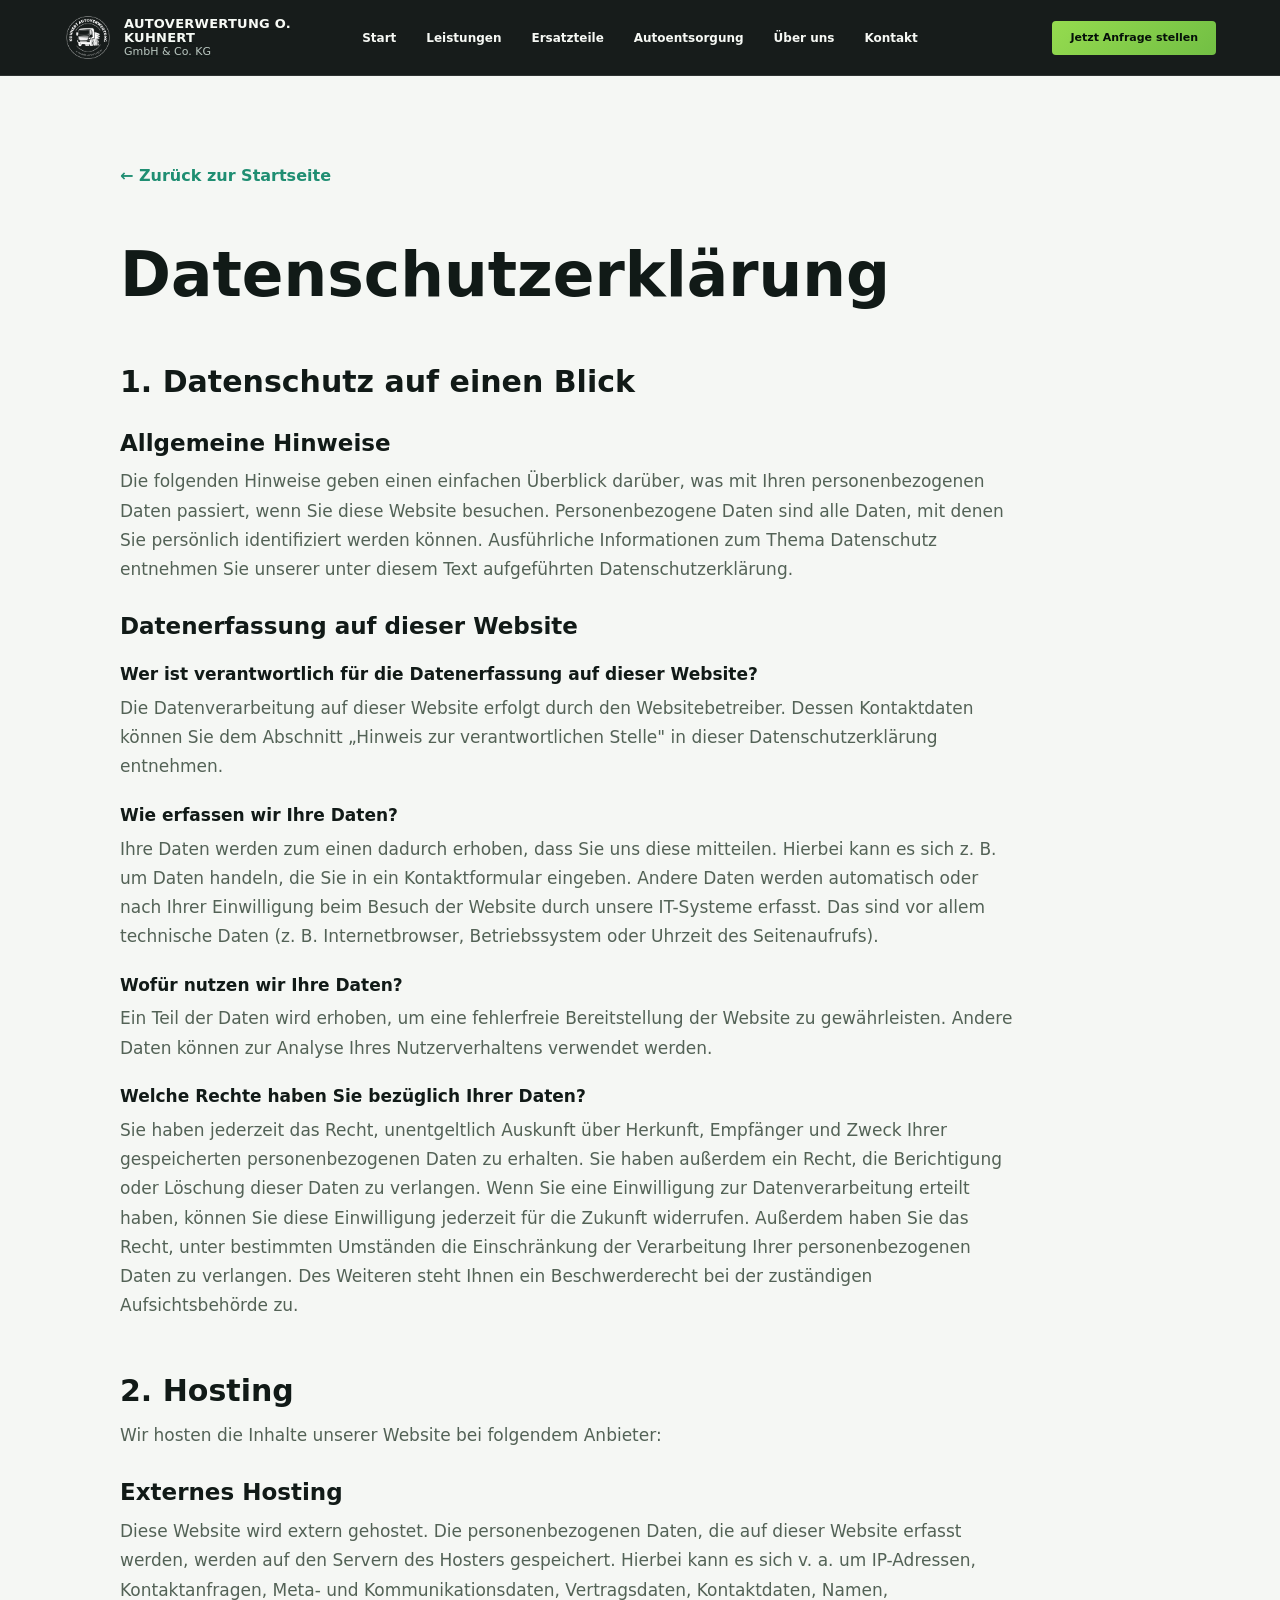
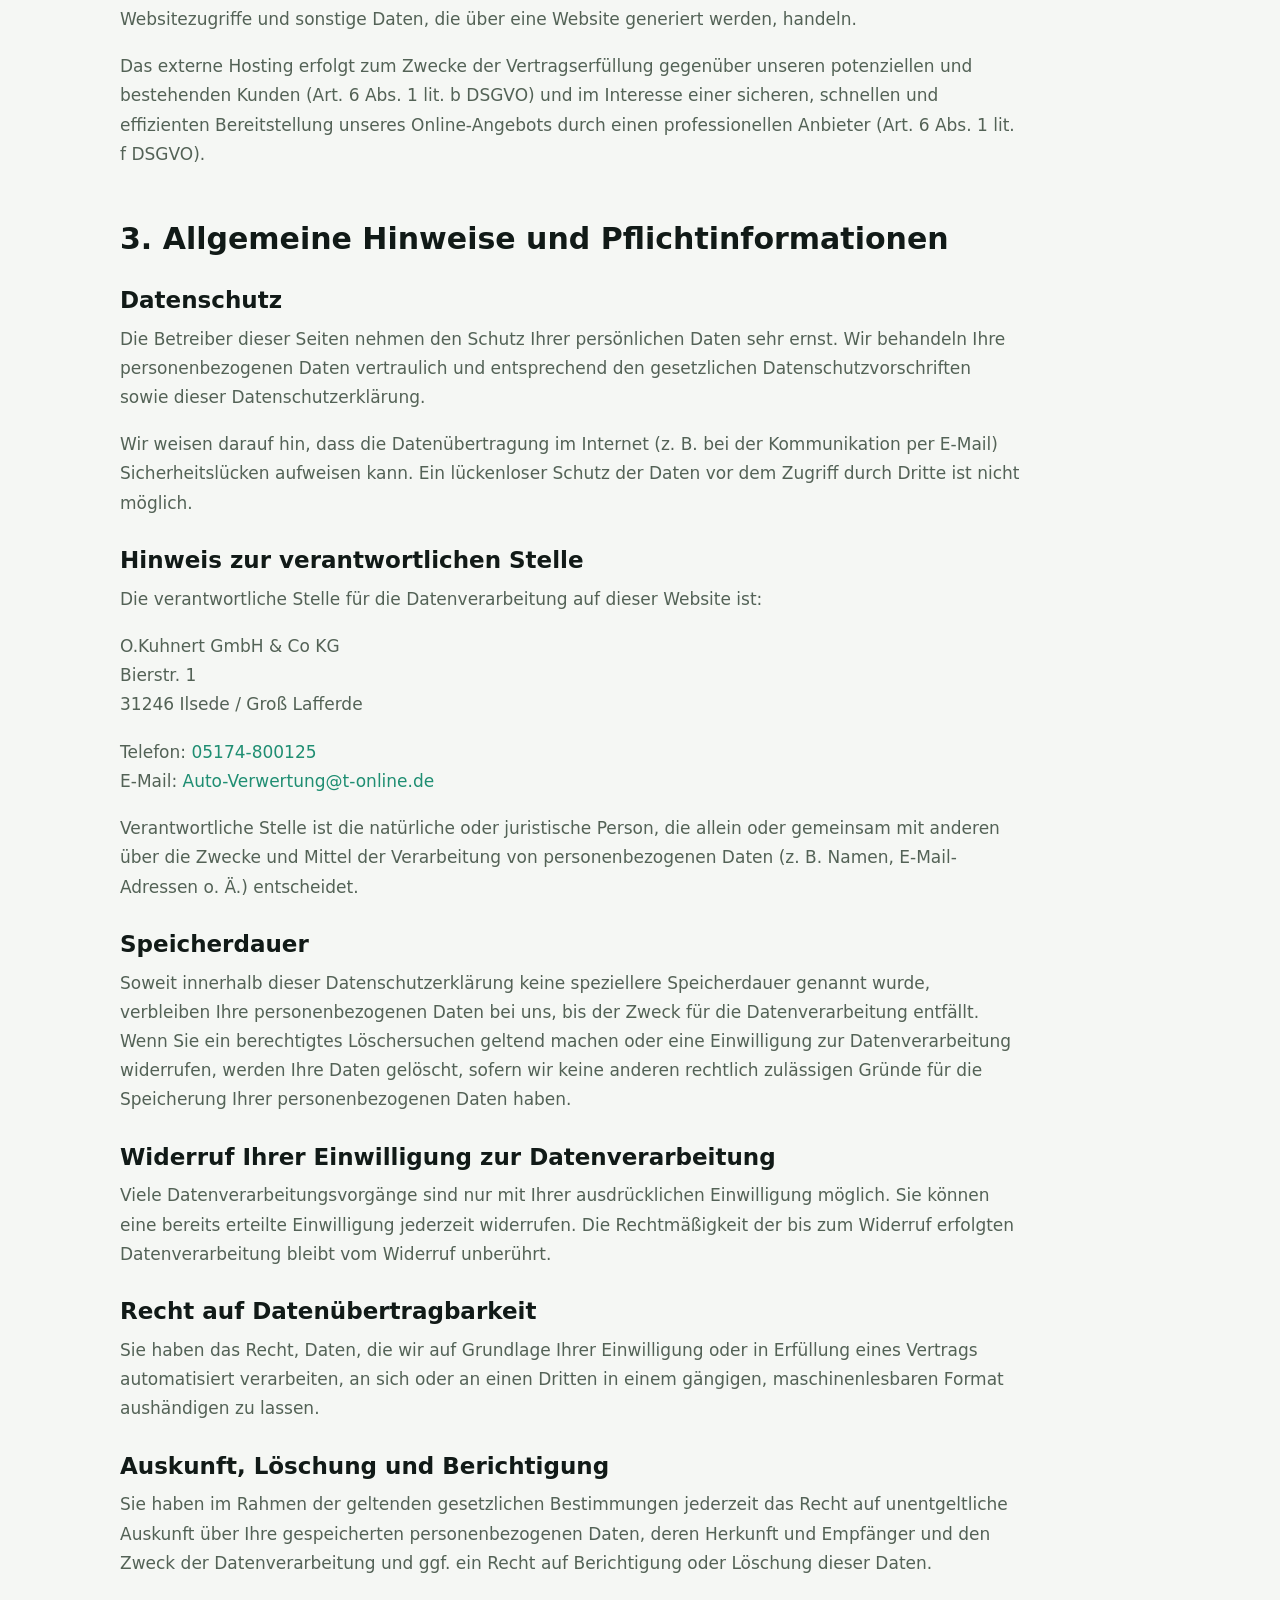
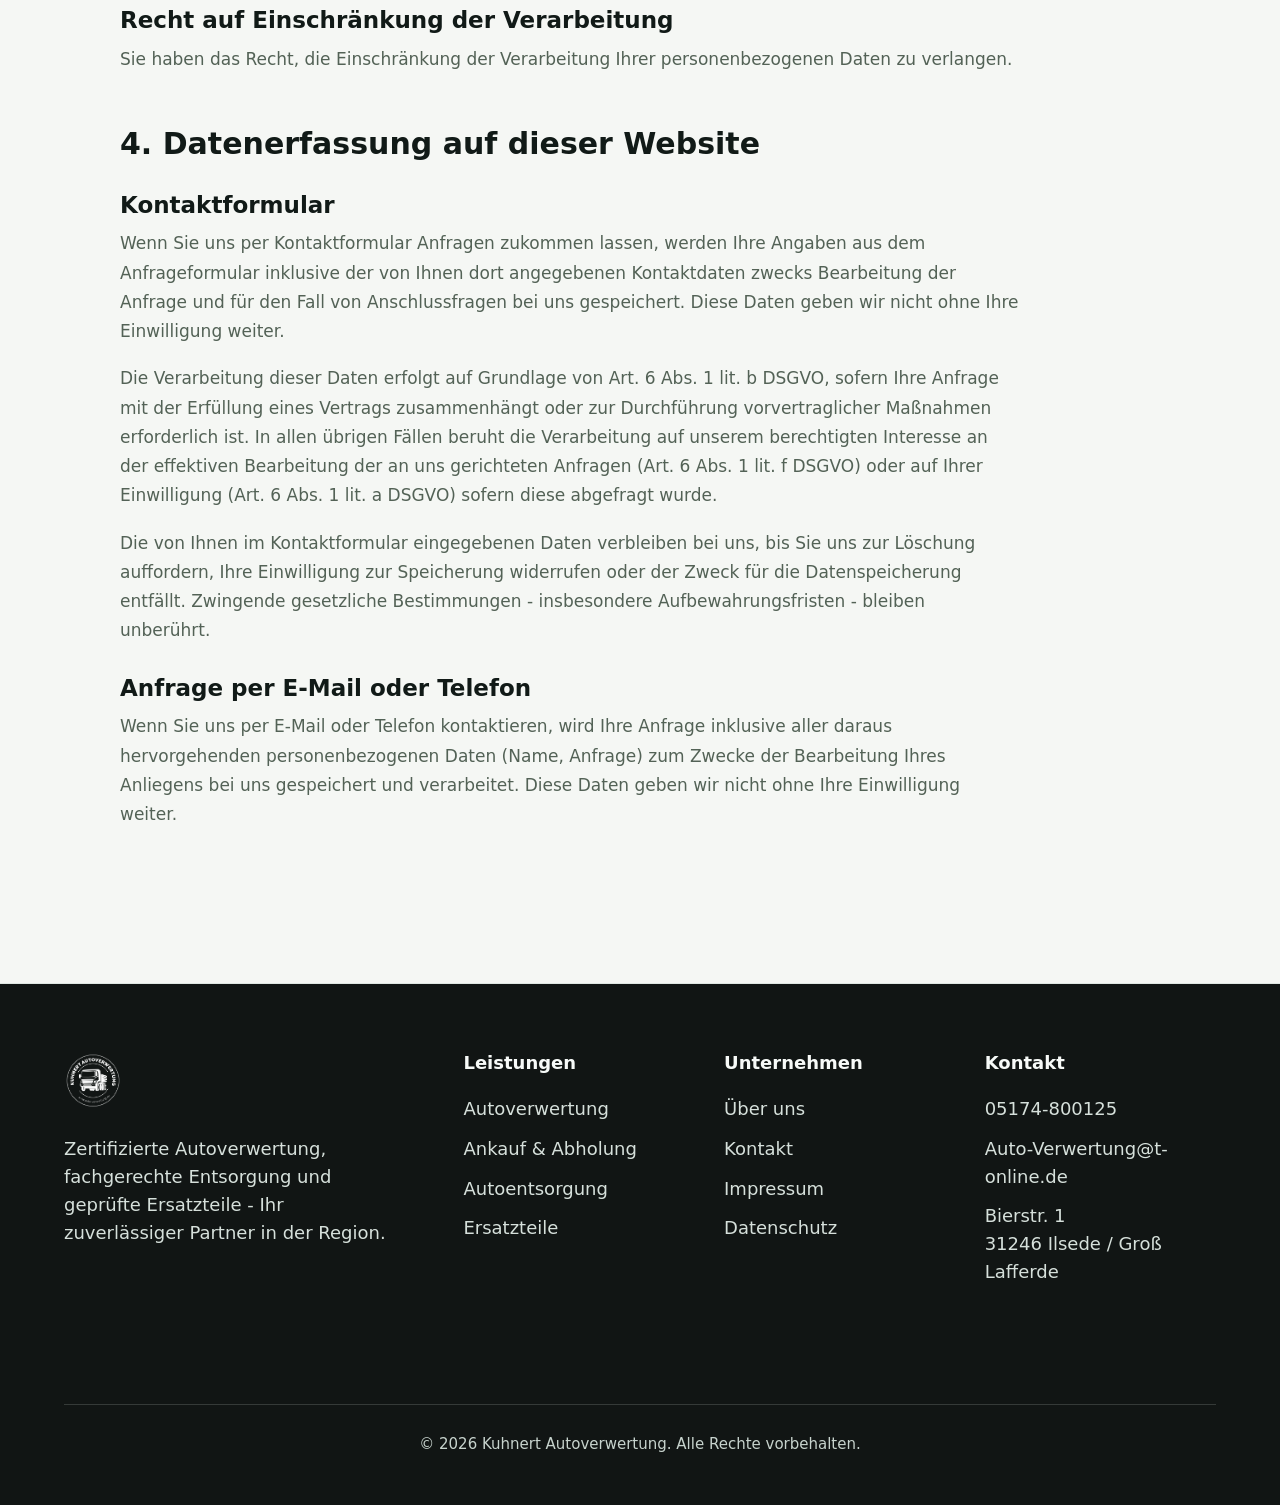
==== commit f80161c4: "fix: align legal pages with site layout" ====
--- a/datenschutz.html
+++ b/datenschutz.html
@@ -7,87 +7,133 @@
     <meta name="description" content="Datenschutzerklärung der O. Kuhnert GmbH & Co KG." />
     <link rel="stylesheet" href="assets/styles.css" />
   </head>
-  <body class="legal-body">
-    <main class="legal-shell">
-      <a class="legal-back" href="index.html">← Zurück zur Startseite</a>
+  <body class="onepage legal-page">
+    <header class="onepage-header">
+      <a class="onepage-logo" href="index.html#top" aria-label="Zur Startseite">
+        <img src="assets/logo.png" alt="Kuhnert Autoverwertung Logo" />
+        <span><b>Autoverwertung O. Kuhnert</b><small>GmbH & Co. KG</small></span>
+      </a>
+      <nav class="onepage-nav" aria-label="Hauptnavigation">
+        <a href="index.html#top">Start</a>
+        <a href="index.html#leistungen">Leistungen</a>
+        <a href="index.html#ersatzteile">Ersatzteile</a>
+        <a href="index.html#ablauf">Autoentsorgung</a>
+        <a href="index.html#ueber-uns">Über uns</a>
+        <a href="index.html#kontakt">Kontakt</a>
+      </nav>
+      <a class="onepage-header-button" href="index.html#kontakt">Jetzt Anfrage stellen</a>
+    </header>
 
-      <article class="legal-content">
-        <h1>Datenschutzerklärung</h1>
+    <main class="legal-main">
+      <section class="legal-section">
+        <a class="legal-back" href="index.html#top">← Zurück zur Startseite</a>
 
-        <section>
-          <h2>1. Datenschutz auf einen Blick</h2>
-          <h3>Allgemeine Hinweise</h3>
-          <p>Die folgenden Hinweise geben einen einfachen Überblick darüber, was mit Ihren personenbezogenen Daten passiert, wenn Sie diese Website besuchen. Personenbezogene Daten sind alle Daten, mit denen Sie persönlich identifiziert werden können. Ausführliche Informationen zum Thema Datenschutz entnehmen Sie unserer unter diesem Text aufgeführten Datenschutzerklärung.</p>
+        <article class="legal-content">
+          <h1>Datenschutzerklärung</h1>
 
-          <h3>Datenerfassung auf dieser Website</h3>
-          <h4>Wer ist verantwortlich für die Datenerfassung auf dieser Website?</h4>
-          <p>Die Datenverarbeitung auf dieser Website erfolgt durch den Websitebetreiber. Dessen Kontaktdaten können Sie dem Abschnitt „Hinweis zur verantwortlichen Stelle" in dieser Datenschutzerklärung entnehmen.</p>
+          <section>
+            <h2>1. Datenschutz auf einen Blick</h2>
+            <h3>Allgemeine Hinweise</h3>
+            <p>Die folgenden Hinweise geben einen einfachen Überblick darüber, was mit Ihren personenbezogenen Daten passiert, wenn Sie diese Website besuchen. Personenbezogene Daten sind alle Daten, mit denen Sie persönlich identifiziert werden können. Ausführliche Informationen zum Thema Datenschutz entnehmen Sie unserer unter diesem Text aufgeführten Datenschutzerklärung.</p>
 
-          <h4>Wie erfassen wir Ihre Daten?</h4>
-          <p>Ihre Daten werden zum einen dadurch erhoben, dass Sie uns diese mitteilen. Hierbei kann es sich z. B. um Daten handeln, die Sie in ein Kontaktformular eingeben. Andere Daten werden automatisch oder nach Ihrer Einwilligung beim Besuch der Website durch unsere IT-Systeme erfasst. Das sind vor allem technische Daten (z. B. Internetbrowser, Betriebssystem oder Uhrzeit des Seitenaufrufs).</p>
+            <h3>Datenerfassung auf dieser Website</h3>
+            <h4>Wer ist verantwortlich für die Datenerfassung auf dieser Website?</h4>
+            <p>Die Datenverarbeitung auf dieser Website erfolgt durch den Websitebetreiber. Dessen Kontaktdaten können Sie dem Abschnitt „Hinweis zur verantwortlichen Stelle" in dieser Datenschutzerklärung entnehmen.</p>
 
-          <h4>Wofür nutzen wir Ihre Daten?</h4>
-          <p>Ein Teil der Daten wird erhoben, um eine fehlerfreie Bereitstellung der Website zu gewährleisten. Andere Daten können zur Analyse Ihres Nutzerverhaltens verwendet werden.</p>
+            <h4>Wie erfassen wir Ihre Daten?</h4>
+            <p>Ihre Daten werden zum einen dadurch erhoben, dass Sie uns diese mitteilen. Hierbei kann es sich z. B. um Daten handeln, die Sie in ein Kontaktformular eingeben. Andere Daten werden automatisch oder nach Ihrer Einwilligung beim Besuch der Website durch unsere IT-Systeme erfasst. Das sind vor allem technische Daten (z. B. Internetbrowser, Betriebssystem oder Uhrzeit des Seitenaufrufs).</p>
 
-          <h4>Welche Rechte haben Sie bezüglich Ihrer Daten?</h4>
-          <p>Sie haben jederzeit das Recht, unentgeltlich Auskunft über Herkunft, Empfänger und Zweck Ihrer gespeicherten personenbezogenen Daten zu erhalten. Sie haben außerdem ein Recht, die Berichtigung oder Löschung dieser Daten zu verlangen. Wenn Sie eine Einwilligung zur Datenverarbeitung erteilt haben, können Sie diese Einwilligung jederzeit für die Zukunft widerrufen. Außerdem haben Sie das Recht, unter bestimmten Umständen die Einschränkung der Verarbeitung Ihrer personenbezogenen Daten zu verlangen. Des Weiteren steht Ihnen ein Beschwerderecht bei der zuständigen Aufsichtsbehörde zu.</p>
-        </section>
+            <h4>Wofür nutzen wir Ihre Daten?</h4>
+            <p>Ein Teil der Daten wird erhoben, um eine fehlerfreie Bereitstellung der Website zu gewährleisten. Andere Daten können zur Analyse Ihres Nutzerverhaltens verwendet werden.</p>
 
-        <section>
-          <h2>2. Hosting</h2>
-          <p>Wir hosten die Inhalte unserer Website bei folgendem Anbieter:</p>
+            <h4>Welche Rechte haben Sie bezüglich Ihrer Daten?</h4>
+            <p>Sie haben jederzeit das Recht, unentgeltlich Auskunft über Herkunft, Empfänger und Zweck Ihrer gespeicherten personenbezogenen Daten zu erhalten. Sie haben außerdem ein Recht, die Berichtigung oder Löschung dieser Daten zu verlangen. Wenn Sie eine Einwilligung zur Datenverarbeitung erteilt haben, können Sie diese Einwilligung jederzeit für die Zukunft widerrufen. Außerdem haben Sie das Recht, unter bestimmten Umständen die Einschränkung der Verarbeitung Ihrer personenbezogenen Daten zu verlangen. Des Weiteren steht Ihnen ein Beschwerderecht bei der zuständigen Aufsichtsbehörde zu.</p>
+          </section>
 
-          <h3>Externes Hosting</h3>
-          <p>Diese Website wird extern gehostet. Die personenbezogenen Daten, die auf dieser Website erfasst werden, werden auf den Servern des Hosters gespeichert. Hierbei kann es sich v. a. um IP-Adressen, Kontaktanfragen, Meta- und Kommunikationsdaten, Vertragsdaten, Kontaktdaten, Namen, Websitezugriffe und sonstige Daten, die über eine Website generiert werden, handeln.</p>
-          <p>Das externe Hosting erfolgt zum Zwecke der Vertragserfüllung gegenüber unseren potenziellen und bestehenden Kunden (Art. 6 Abs. 1 lit. b DSGVO) und im Interesse einer sicheren, schnellen und effizienten Bereitstellung unseres Online-Angebots durch einen professionellen Anbieter (Art. 6 Abs. 1 lit. f DSGVO).</p>
-        </section>
+          <section>
+            <h2>2. Hosting</h2>
+            <p>Wir hosten die Inhalte unserer Website bei folgendem Anbieter:</p>
 
-        <section>
-          <h2>3. Allgemeine Hinweise und Pflichtinformationen</h2>
-          <h3>Datenschutz</h3>
-          <p>Die Betreiber dieser Seiten nehmen den Schutz Ihrer persönlichen Daten sehr ernst. Wir behandeln Ihre personenbezogenen Daten vertraulich und entsprechend den gesetzlichen Datenschutzvorschriften sowie dieser Datenschutzerklärung.</p>
-          <p>Wir weisen darauf hin, dass die Datenübertragung im Internet (z. B. bei der Kommunikation per E-Mail) Sicherheitslücken aufweisen kann. Ein lückenloser Schutz der Daten vor dem Zugriff durch Dritte ist nicht möglich.</p>
+            <h3>Externes Hosting</h3>
+            <p>Diese Website wird extern gehostet. Die personenbezogenen Daten, die auf dieser Website erfasst werden, werden auf den Servern des Hosters gespeichert. Hierbei kann es sich v. a. um IP-Adressen, Kontaktanfragen, Meta- und Kommunikationsdaten, Vertragsdaten, Kontaktdaten, Namen, Websitezugriffe und sonstige Daten, die über eine Website generiert werden, handeln.</p>
+            <p>Das externe Hosting erfolgt zum Zwecke der Vertragserfüllung gegenüber unseren potenziellen und bestehenden Kunden (Art. 6 Abs. 1 lit. b DSGVO) und im Interesse einer sicheren, schnellen und effizienten Bereitstellung unseres Online-Angebots durch einen professionellen Anbieter (Art. 6 Abs. 1 lit. f DSGVO).</p>
+          </section>
 
-          <h3>Hinweis zur verantwortlichen Stelle</h3>
-          <p>Die verantwortliche Stelle für die Datenverarbeitung auf dieser Website ist:</p>
-          <p>
-            O.Kuhnert GmbH &amp; Co KG<br />
-            Bierstr. 1<br />
-            31246 Ilsede / Groß Lafferde
-          </p>
-          <p>
-            Telefon: <a href="tel:+495174800125">05174-800125</a><br />
-            E-Mail: <a href="mailto:Auto-Verwertung@t-online.de">Auto-Verwertung@t-online.de</a>
-          </p>
-          <p>Verantwortliche Stelle ist die natürliche oder juristische Person, die allein oder gemeinsam mit anderen über die Zwecke und Mittel der Verarbeitung von personenbezogenen Daten (z. B. Namen, E-Mail-Adressen o. Ä.) entscheidet.</p>
+          <section>
+            <h2>3. Allgemeine Hinweise und Pflichtinformationen</h2>
+            <h3>Datenschutz</h3>
+            <p>Die Betreiber dieser Seiten nehmen den Schutz Ihrer persönlichen Daten sehr ernst. Wir behandeln Ihre personenbezogenen Daten vertraulich und entsprechend den gesetzlichen Datenschutzvorschriften sowie dieser Datenschutzerklärung.</p>
+            <p>Wir weisen darauf hin, dass die Datenübertragung im Internet (z. B. bei der Kommunikation per E-Mail) Sicherheitslücken aufweisen kann. Ein lückenloser Schutz der Daten vor dem Zugriff durch Dritte ist nicht möglich.</p>
 
-          <h3>Speicherdauer</h3>
-          <p>Soweit innerhalb dieser Datenschutzerklärung keine speziellere Speicherdauer genannt wurde, verbleiben Ihre personenbezogenen Daten bei uns, bis der Zweck für die Datenverarbeitung entfällt. Wenn Sie ein berechtigtes Löschersuchen geltend machen oder eine Einwilligung zur Datenverarbeitung widerrufen, werden Ihre Daten gelöscht, sofern wir keine anderen rechtlich zulässigen Gründe für die Speicherung Ihrer personenbezogenen Daten haben.</p>
+            <h3>Hinweis zur verantwortlichen Stelle</h3>
+            <p>Die verantwortliche Stelle für die Datenverarbeitung auf dieser Website ist:</p>
+            <p>
+              O.Kuhnert GmbH &amp; Co KG<br />
+              Bierstr. 1<br />
+              31246 Ilsede / Groß Lafferde
+            </p>
+            <p>
+              Telefon: <a href="tel:+495174800125">05174-800125</a><br />
+              E-Mail: <a href="mailto:Auto-Verwertung@t-online.de">Auto-Verwertung@t-online.de</a>
+            </p>
+            <p>Verantwortliche Stelle ist die natürliche oder juristische Person, die allein oder gemeinsam mit anderen über die Zwecke und Mittel der Verarbeitung von personenbezogenen Daten (z. B. Namen, E-Mail-Adressen o. Ä.) entscheidet.</p>
 
-          <h3>Widerruf Ihrer Einwilligung zur Datenverarbeitung</h3>
-          <p>Viele Datenverarbeitungsvorgänge sind nur mit Ihrer ausdrücklichen Einwilligung möglich. Sie können eine bereits erteilte Einwilligung jederzeit widerrufen. Die Rechtmäßigkeit der bis zum Widerruf erfolgten Datenverarbeitung bleibt vom Widerruf unberührt.</p>
+            <h3>Speicherdauer</h3>
+            <p>Soweit innerhalb dieser Datenschutzerklärung keine speziellere Speicherdauer genannt wurde, verbleiben Ihre personenbezogenen Daten bei uns, bis der Zweck für die Datenverarbeitung entfällt. Wenn Sie ein berechtigtes Löschersuchen geltend machen oder eine Einwilligung zur Datenverarbeitung widerrufen, werden Ihre Daten gelöscht, sofern wir keine anderen rechtlich zulässigen Gründe für die Speicherung Ihrer personenbezogenen Daten haben.</p>
 
-          <h3>Recht auf Datenübertragbarkeit</h3>
-          <p>Sie haben das Recht, Daten, die wir auf Grundlage Ihrer Einwilligung oder in Erfüllung eines Vertrags automatisiert verarbeiten, an sich oder an einen Dritten in einem gängigen, maschinenlesbaren Format aushändigen zu lassen.</p>
+            <h3>Widerruf Ihrer Einwilligung zur Datenverarbeitung</h3>
+            <p>Viele Datenverarbeitungsvorgänge sind nur mit Ihrer ausdrücklichen Einwilligung möglich. Sie können eine bereits erteilte Einwilligung jederzeit widerrufen. Die Rechtmäßigkeit der bis zum Widerruf erfolgten Datenverarbeitung bleibt vom Widerruf unberührt.</p>
 
-          <h3>Auskunft, Löschung und Berichtigung</h3>
-          <p>Sie haben im Rahmen der geltenden gesetzlichen Bestimmungen jederzeit das Recht auf unentgeltliche Auskunft über Ihre gespeicherten personenbezogenen Daten, deren Herkunft und Empfänger und den Zweck der Datenverarbeitung und ggf. ein Recht auf Berichtigung oder Löschung dieser Daten.</p>
+            <h3>Recht auf Datenübertragbarkeit</h3>
+            <p>Sie haben das Recht, Daten, die wir auf Grundlage Ihrer Einwilligung oder in Erfüllung eines Vertrags automatisiert verarbeiten, an sich oder an einen Dritten in einem gängigen, maschinenlesbaren Format aushändigen zu lassen.</p>
 
-          <h3>Recht auf Einschränkung der Verarbeitung</h3>
-          <p>Sie haben das Recht, die Einschränkung der Verarbeitung Ihrer personenbezogenen Daten zu verlangen.</p>
-        </section>
+            <h3>Auskunft, Löschung und Berichtigung</h3>
+            <p>Sie haben im Rahmen der geltenden gesetzlichen Bestimmungen jederzeit das Recht auf unentgeltliche Auskunft über Ihre gespeicherten personenbezogenen Daten, deren Herkunft und Empfänger und den Zweck der Datenverarbeitung und ggf. ein Recht auf Berichtigung oder Löschung dieser Daten.</p>
 
-        <section>
-          <h2>4. Datenerfassung auf dieser Website</h2>
-          <h3>Kontaktformular</h3>
-          <p>Wenn Sie uns per Kontaktformular Anfragen zukommen lassen, werden Ihre Angaben aus dem Anfrageformular inklusive der von Ihnen dort angegebenen Kontaktdaten zwecks Bearbeitung der Anfrage und für den Fall von Anschlussfragen bei uns gespeichert. Diese Daten geben wir nicht ohne Ihre Einwilligung weiter.</p>
-          <p>Die Verarbeitung dieser Daten erfolgt auf Grundlage von Art. 6 Abs. 1 lit. b DSGVO, sofern Ihre Anfrage mit der Erfüllung eines Vertrags zusammenhängt oder zur Durchführung vorvertraglicher Maßnahmen erforderlich ist. In allen übrigen Fällen beruht die Verarbeitung auf unserem berechtigten Interesse an der effektiven Bearbeitung der an uns gerichteten Anfragen (Art. 6 Abs. 1 lit. f DSGVO) oder auf Ihrer Einwilligung (Art. 6 Abs. 1 lit. a DSGVO) sofern diese abgefragt wurde.</p>
-          <p>Die von Ihnen im Kontaktformular eingegebenen Daten verbleiben bei uns, bis Sie uns zur Löschung auffordern, Ihre Einwilligung zur Speicherung widerrufen oder der Zweck für die Datenspeicherung entfällt. Zwingende gesetzliche Bestimmungen – insbesondere Aufbewahrungsfristen – bleiben unberührt.</p>
+            <h3>Recht auf Einschränkung der Verarbeitung</h3>
+            <p>Sie haben das Recht, die Einschränkung der Verarbeitung Ihrer personenbezogenen Daten zu verlangen.</p>
+          </section>
 
-          <h3>Anfrage per E-Mail oder Telefon</h3>
-          <p>Wenn Sie uns per E-Mail oder Telefon kontaktieren, wird Ihre Anfrage inklusive aller daraus hervorgehenden personenbezogenen Daten (Name, Anfrage) zum Zwecke der Bearbeitung Ihres Anliegens bei uns gespeichert und verarbeitet. Diese Daten geben wir nicht ohne Ihre Einwilligung weiter.</p>
-        </section>
-      </article>
+          <section>
+            <h2>4. Datenerfassung auf dieser Website</h2>
+            <h3>Kontaktformular</h3>
+            <p>Wenn Sie uns per Kontaktformular Anfragen zukommen lassen, werden Ihre Angaben aus dem Anfrageformular inklusive der von Ihnen dort angegebenen Kontaktdaten zwecks Bearbeitung der Anfrage und für den Fall von Anschlussfragen bei uns gespeichert. Diese Daten geben wir nicht ohne Ihre Einwilligung weiter.</p>
+            <p>Die Verarbeitung dieser Daten erfolgt auf Grundlage von Art. 6 Abs. 1 lit. b DSGVO, sofern Ihre Anfrage mit der Erfüllung eines Vertrags zusammenhängt oder zur Durchführung vorvertraglicher Maßnahmen erforderlich ist. In allen übrigen Fällen beruht die Verarbeitung auf unserem berechtigten Interesse an der effektiven Bearbeitung der an uns gerichteten Anfragen (Art. 6 Abs. 1 lit. f DSGVO) oder auf Ihrer Einwilligung (Art. 6 Abs. 1 lit. a DSGVO) sofern diese abgefragt wurde.</p>
+            <p>Die von Ihnen im Kontaktformular eingegebenen Daten verbleiben bei uns, bis Sie uns zur Löschung auffordern, Ihre Einwilligung zur Speicherung widerrufen oder der Zweck für die Datenspeicherung entfällt. Zwingende gesetzliche Bestimmungen - insbesondere Aufbewahrungsfristen - bleiben unberührt.</p>
+
+            <h3>Anfrage per E-Mail oder Telefon</h3>
+            <p>Wenn Sie uns per E-Mail oder Telefon kontaktieren, wird Ihre Anfrage inklusive aller daraus hervorgehenden personenbezogenen Daten (Name, Anfrage) zum Zwecke der Bearbeitung Ihres Anliegens bei uns gespeichert und verarbeitet. Diese Daten geben wir nicht ohne Ihre Einwilligung weiter.</p>
+          </section>
+        </article>
+      </section>
     </main>
+
+    <footer class="onepage-footer">
+      <div class="footer-brand">
+        <img src="assets/logo.png" alt="Kuhnert Autoverwertung Logo" />
+        <p>Zertifizierte Autoverwertung, fachgerechte Entsorgung und geprüfte Ersatzteile - Ihr zuverlässiger Partner in der Region.</p>
+      </div>
+      <div>
+        <h3>Leistungen</h3>
+        <a href="index.html#leistungen">Autoverwertung</a>
+        <a href="index.html#kontakt">Ankauf &amp; Abholung</a>
+        <a href="index.html#autoentsorgung">Autoentsorgung</a>
+        <a href="index.html#ersatzteile">Ersatzteile</a>
+      </div>
+      <div>
+        <h3>Unternehmen</h3>
+        <a href="index.html#ueber-uns">Über uns</a>
+        <a href="index.html#kontakt">Kontakt</a>
+        <a href="impressum.html">Impressum</a>
+        <a href="datenschutz.html">Datenschutz</a>
+      </div>
+      <div>
+        <h3>Kontakt</h3>
+        <a href="tel:+495174800125">05174-800125</a>
+        <a href="mailto:Auto-Verwertung@t-online.de">Auto-Verwertung@t-online.de</a>
+        <a href="https://www.google.com/maps/search/?api=1&query=Bierstr.%201%2031246%20Ilsede%20Gro%C3%9F%20Lafferde">Bierstr. 1<br />31246 Ilsede / Groß Lafferde</a>
+      </div>
+      <p class="footer-copy">© 2026 Kuhnert Autoverwertung. Alle Rechte vorbehalten.</p>
+    </footer>
   </body>
 </html>
--- a/assets/styles.css
+++ b/assets/styles.css
@@ -2863,95 +2863,108 @@
   }
 }
 
-/* Legal pages */
-.legal-body {
-  background: #f4f6f8;
-  color: #151b26;
-}
-
-.legal-shell {
+/* Legal pages in the same visual system as the onepage site */
+.onepage.legal-page {
+  background: #f5f7f4;
+  color: #111a17;
+}
+
+.legal-main {
+  background: #f5f7f4;
+}
+
+.legal-section {
   width: min(1040px, calc(100% - 44px));
   margin: 0 auto;
-  padding: clamp(70px, 8vw, 120px) 0;
+  padding: clamp(58px, 7vw, 96px) 0 clamp(76px, 8vw, 120px);
 }
 
 .legal-back {
   display: inline-flex;
   align-items: center;
   gap: 8px;
-  margin-bottom: clamp(54px, 7vw, 86px);
-  color: #28ad98;
-  font-size: clamp(18px, 2vw, 28px);
-  font-weight: 650;
+  margin-bottom: clamp(36px, 5vw, 58px);
+  color: #1f8e72;
+  font-size: 16px;
+  font-weight: 750;
   text-decoration: none;
 }
 
+.legal-back:hover {
+  color: #72bf44;
+}
+
 .legal-content {
-  max-width: 920px;
+  max-width: 900px;
 }
 
 .legal-content h1 {
-  margin: 0 0 clamp(48px, 6vw, 74px);
-  color: #151b26;
-  font-size: clamp(42px, 4.6vw, 58px);
-  font-weight: 700;
+  margin: 0 0 clamp(34px, 5vw, 56px);
+  color: #111a17;
+  font-size: clamp(40px, 4.8vw, 68px);
+  font-weight: 750;
   line-height: 1.05;
   letter-spacing: 0;
   text-transform: none;
 }
 
 .legal-content section {
-  margin-bottom: clamp(38px, 5vw, 58px);
+  margin-bottom: clamp(34px, 4vw, 52px);
 }
 
 .legal-content h2 {
-  margin: 0 0 14px;
-  color: #151b26;
-  font-size: clamp(24px, 2.6vw, 34px);
-  font-weight: 700;
-  line-height: 1.2;
+  margin: 0 0 12px;
+  color: #111a17;
+  font-size: clamp(22px, 2.4vw, 30px);
+  font-weight: 750;
+  line-height: 1.25;
   letter-spacing: 0;
   text-transform: none;
 }
 
 .legal-content h3 {
-  margin: 30px 0 10px;
-  color: #151b26;
-  font-size: clamp(20px, 2vw, 26px);
+  margin: 28px 0 10px;
+  color: #111a17;
+  font-size: clamp(18px, 2vw, 23px);
+  font-weight: 750;
   line-height: 1.25;
 }
 
 .legal-content h4 {
-  margin: 24px 0 8px;
-  color: #151b26;
-  font-size: clamp(18px, 1.8vw, 22px);
-  line-height: 1.25;
+  margin: 22px 0 8px;
+  color: #111a17;
+  font-size: 17px;
+  font-weight: 750;
+  line-height: 1.35;
 }
 
 .legal-content p {
   margin: 0 0 18px;
-  color: #637087;
-  font-size: clamp(20px, 2.2vw, 30px);
-  line-height: 1.55;
+  color: #536256;
+  font-size: 17px;
+  line-height: 1.72;
 }
 
 .legal-content a {
-  color: #28ad98;
+  color: #1f8e72;
   text-decoration: none;
 }
 
-.legal-content a:hover,
-.legal-back:hover {
-  color: #1f876f;
+.legal-content a:hover {
+  color: #72bf44;
 }
 
 @media (max-width: 640px) {
-  .legal-shell {
+  .legal-section {
     width: min(100% - 32px, 1040px);
-    padding: 44px 0 70px;
+    padding: 38px 0 76px;
+  }
+
+  .legal-content h1 {
+    font-size: 38px;
   }
 
   .legal-content p {
-    font-size: 18px;
-  }
-}
+    font-size: 16px;
+  }
+}
